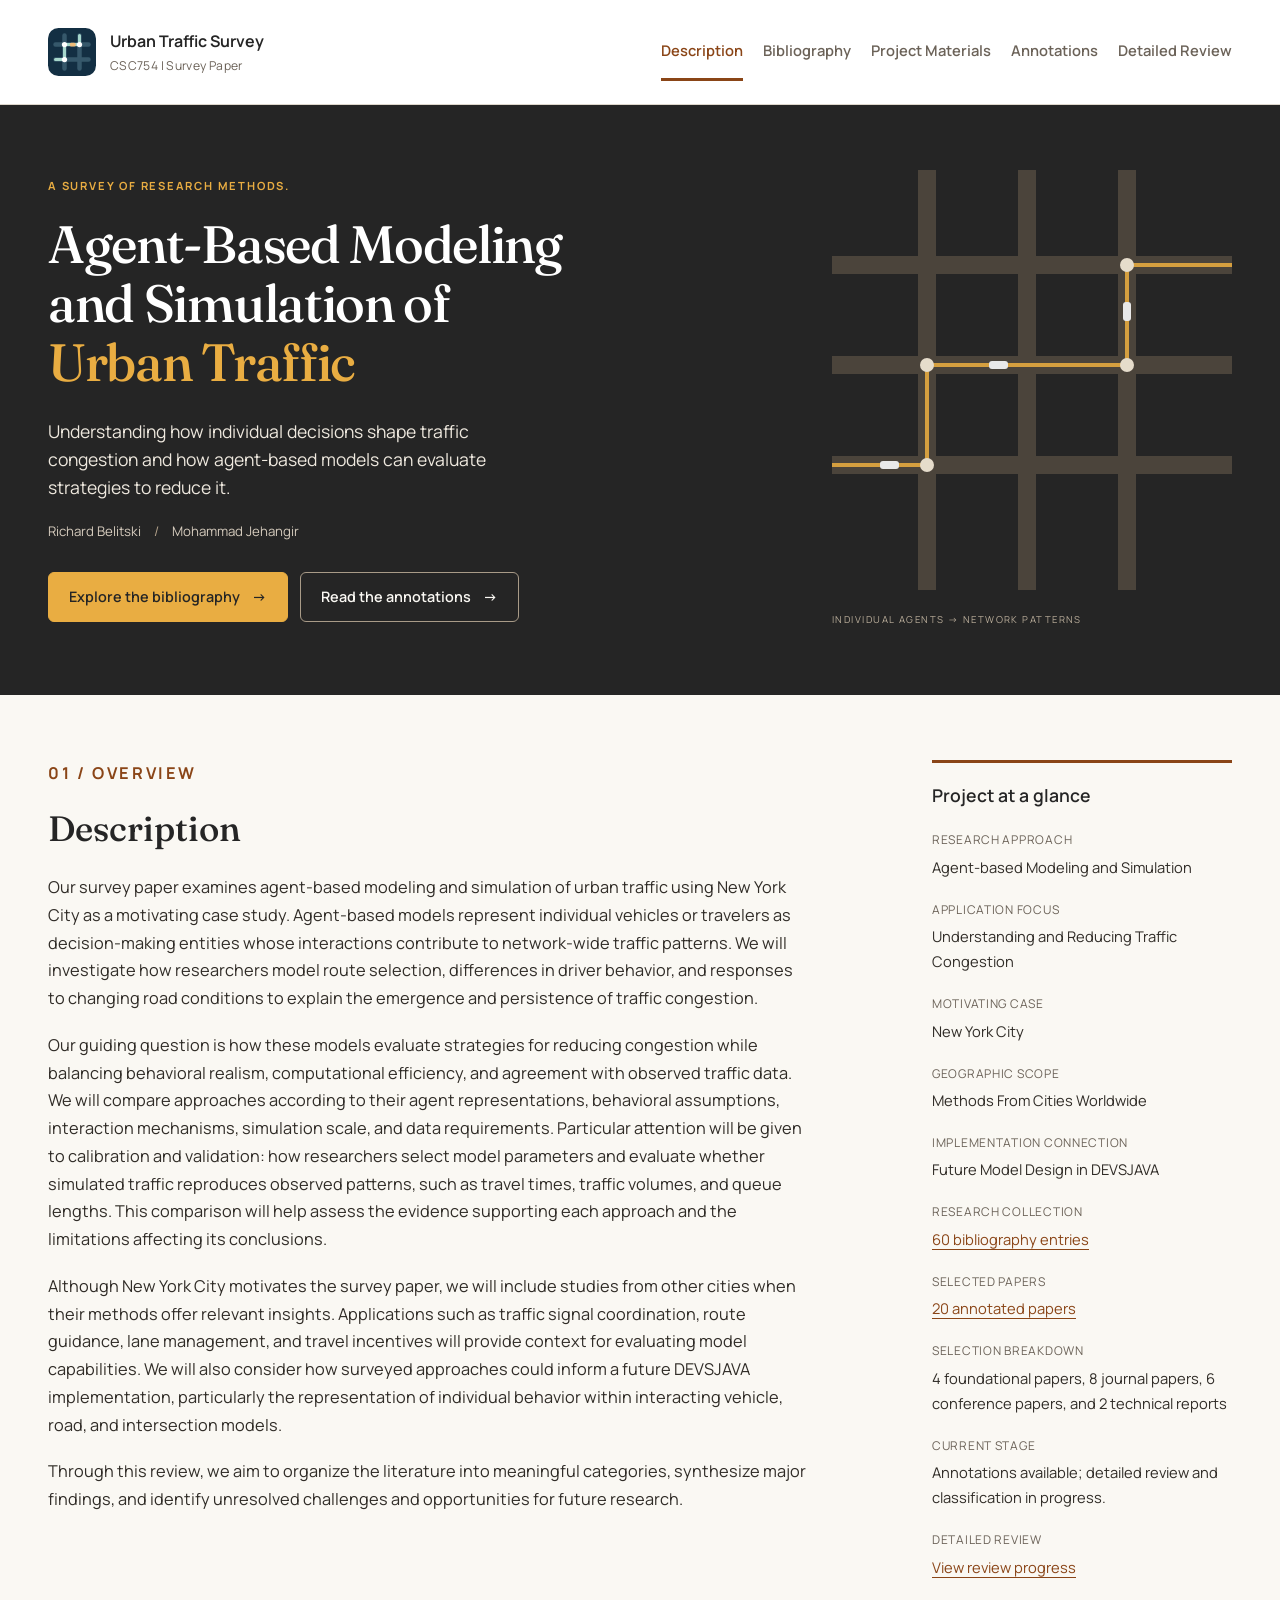
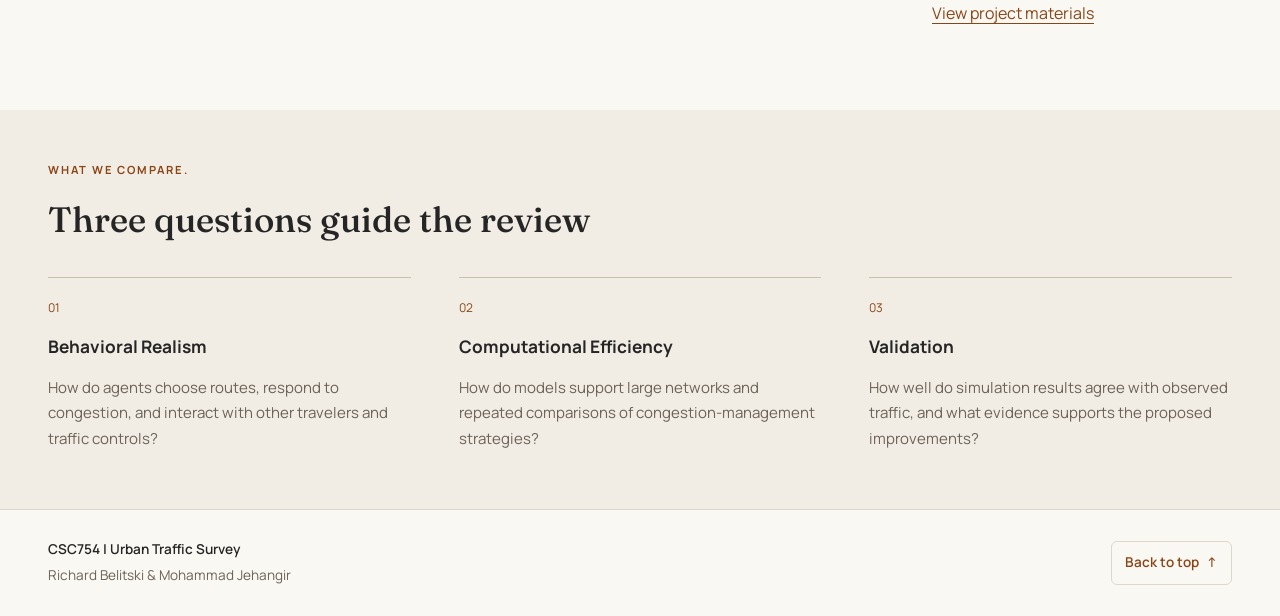
==== index.html @ ee7bb675 "Made revisions to each webpage with decluttering and small addons such as search function for select" ====
<!DOCTYPE html>
<html lang="en">
<head>
    <meta charset="UTF-8">
    <meta name="viewport" content="width=device-width, initial-scale=1.0">
    <meta name="description" content="A CSC754 survey of agent-based urban traffic modeling, congestion management, and simulation methods by Richard Belitski and Mohammad Jehangir.">
    <meta name="theme-color" content="#252525">
    <title>Description | CSC754 Urban Traffic Survey</title>
    <link rel="icon" href="logo.svg" type="image/svg+xml">
    <link rel="preconnect" href="https://fonts.googleapis.com">
    <link rel="preconnect" href="https://fonts.gstatic.com" crossorigin>
    <link href="https://fonts.googleapis.com/css2?family=Fraunces:wght@400;500;600&amp;family=Manrope:wght@400..700&amp;display=swap" rel="stylesheet">
    <link rel="stylesheet" href="styles.css">
    <script src="script.js" defer></script>
</head>
<body id="top">
    <a class="skip-link" href="#main">Skip to content.</a>
    <header class="site-header">
        <div class="shell header-inner">
            <a class="brand" href="index.html" aria-label="Urban Traffic Survey Home">
                <img
                    class="brand-logo"
                    src="logo.svg"
                    alt=""
                    width="48"
                    height="48"
                >
                <span>
                    Urban Traffic Survey
                    <small>CSC754 | Survey Paper</small>
                </span>
            </a>
            <nav aria-label="Main Navigation">
                <a href="index.html" aria-current="page">Description</a>
                <a href="bibliography.html">Bibliography</a>
                <a href="materials.html">Project Materials</a>
                <a href="annotations.html">Annotations</a>
                <a href="review.html">Detailed Review</a>
            </nav>
        </div>
    </header>
    <main id="main" tabindex="-1">
        <section class="hero">
            <div class="shell hero-inner">
                <div class="hero-copy">
                    <p class="eyebrow">A survey of research methods.</p>
                    <h1>
                        Agent-Based Modeling<br>
                        and Simulation of<br>
                        <span>Urban Traffic</span>
                    </h1>
                    <p class="hero-deck">
                        Understanding how individual decisions shape traffic congestion
                        and how agent-based models can evaluate strategies to reduce it.
                    </p>
                    <p class="hero-authors">
                        Richard Belitski
                        <span aria-hidden="true">/</span>
                        Mohammad Jehangir
                    </p>
                    <div class="hero-actions">
                        <a class="button light" href="bibliography.html">
                            Explore the bibliography
                            <span aria-hidden="true">→</span>
                        </a>
                        <a class="button secondary" href="annotations.html">
                            Read the annotations
                            <span aria-hidden="true">→</span>
                        </a>
                    </div>
                </div>
                <div class="network-art" aria-hidden="true">
                    <svg
                        viewBox="0 0 400 420"
                        fill="none"
                        focusable="false"
                    >
                    <g stroke="#50483E" stroke-width="18">
                        <path d="M-40 95H440M-40 195H440M-40 295H440M95 -20V460M195 -20V460M295 -20V460"/>
                    </g>
                    <path
                        d="M-20 295H95V195H295V95H440"
                        stroke="#E9AD42"
                        stroke-width="4"
                    />
                    <g fill="#FAF0DD">
                        <circle cx="95" cy="295" r="7"/>
                        <circle cx="95" cy="195" r="7"/>
                        <circle cx="295" cy="195" r="7"/>
                        <circle cx="295" cy="95" r="7"/>
                    </g>
                    <g fill="#FFFFFF">
                        <rect
                            x="157" y="191"
                            width="19" height="8" rx="3"
                        />
                        <rect
                            x="291" y="132"
                            width="8" height="19" rx="3"
                        />
                        <rect
                            x="48" y="291"
                            width="19" height="8" rx="3"
                        />
                    </g>
                </svg>
                <span>INDIVIDUAL AGENTS → NETWORK PATTERNS</span>
                </div>
            </div>
        </section>
        <div class="shell overview-layout">
            <section class="description" aria-labelledby="description-heading">
                <p class="eyebrow">01 / Overview</p>
                <h2 id="description-heading">Description</h2>
                <p>
                    Our survey paper examines agent-based modeling and simulation
                    of urban traffic using New York City as a motivating case study.
                    Agent-based models represent individual vehicles or travelers
                    as decision-making entities whose interactions contribute to
                    network-wide traffic patterns. We will investigate how
                    researchers model route selection, differences in driver
                    behavior, and responses to changing road conditions to explain
                    the emergence and persistence of traffic congestion.
                </p>
                <p>
                    Our guiding question is how these models evaluate strategies
                    for reducing congestion while balancing behavioral realism,
                    computational efficiency, and agreement with observed traffic
                    data. We will compare approaches according to their agent
                    representations, behavioral assumptions, interaction mechanisms,
                    simulation scale, and data requirements. Particular attention
                    will be given to calibration and validation: how researchers
                    select model parameters and evaluate whether simulated traffic
                    reproduces observed patterns, such as travel times, traffic
                    volumes, and queue lengths. This comparison will help assess
                    the evidence supporting each approach and the limitations
                    affecting its conclusions.
                </p>
                <p>
                    Although New York City motivates the survey paper, we will
                    include studies from other cities when their methods offer
                    relevant insights. Applications such as traffic signal
                    coordination, route guidance, lane management, and travel
                    incentives will provide context for evaluating model
                    capabilities. We will also consider how surveyed approaches
                    could inform a future DEVSJAVA implementation, particularly
                    the representation of individual behavior within interacting
                    vehicle, road, and intersection models.
                </p>
                <p>
                    Through this review, we aim to organize the literature into
                    meaningful categories, synthesize major findings, and identify
                    unresolved challenges and opportunities for future research.
                </p>
            </section>
            <aside class="project-details" aria-labelledby="at-a-glance">
                <h2 id="at-a-glance">Project at a glance</h2>
                <dl>
                    <dt>Research Approach</dt>
                    <dd>Agent-based Modeling and Simulation</dd>
                    <dt>Application Focus</dt>
                    <dd>Understanding and Reducing Traffic Congestion</dd>
                    <dt>Motivating Case</dt>
                    <dd>New York City</dd>
                    <dt>Geographic Scope</dt>
                    <dd>Methods From Cities Worldwide</dd>
                    <dt>Implementation Connection</dt>
                    <dd>Future Model Design in DEVSJAVA</dd>
                    <dt>Research Collection</dt>
                    <dd>
                        <a href="bibliography.html">60 bibliography entries</a>
                    </dd>
                    <dt>Selected Papers</dt>
                    <dd>
                        <a href="annotations.html">20 annotated papers</a>
                    </dd>
                    <dt>Selection Breakdown</dt>
                    <dd>
                        4 foundational papers, 8 journal papers,
                        6 conference papers, and 2 technical reports
                    </dd>
                    <dt>Current Stage</dt>
                    <dd>
                        Annotations available; detailed review and classification
                        in progress.
                    </dd>
                    <dt>Detailed Review</dt>
                    <dd>
                        <a href="review.html">View review progress</a>
                    </dd>
                </dl>
                <p>
                    <a href="materials.html">View project materials</a>
                </p>
            </aside>
        </div>
        <section class="focus-section">
            <div class="shell">
                <p class="eyebrow">What we compare.</p>
                <h2>Three questions guide the review</h2>
                <div class="focus-grid">
                    <article>
                        <span class="index">01</span>
                        <h3>Behavioral Realism</h3>
                        <p>
                            How do agents choose routes, respond to congestion,
                            and interact with other travelers and traffic controls?
                        </p>
                    </article>
                    <article>
                        <span class="index">02</span>
                        <h3>Computational Efficiency</h3>
                        <p>
                            How do models support large networks and repeated
                            comparisons of congestion-management strategies?
                        </p>
                    </article>
                    <article>
                        <span class="index">03</span>
                        <h3>Validation</h3>
                        <p>
                            How well do simulation results agree with observed
                            traffic, and what evidence supports the proposed
                            improvements?
                        </p>
                    </article>
                </div>
            </div>
        </section>
    </main>
    <footer class="site-footer">
        <div class="shell footer-inner">
            <div>
                <strong>CSC754 | Urban Traffic Survey</strong>
                <p>Richard Belitski &amp; Mohammad Jehangir</p>
            </div>
            <a class="back-to-top" href="#top">
                Back to top
                <span aria-hidden="true">↑</span>
            </a>
        </div>
    </footer>
</body>
</html>
---- styles.css ----
/* These color options and basic settings are shared on all webpages. */
:root {
    --navy: #252525;
    --ink: #302c27;
    --muted: #6b6258;
    --teal: #8a4517;
    --line: #ded7cc;
    --paper: #faf8f3;
    --wash: #f2ede4;
    --accent: #e9ad42;
}

* {
    box-sizing: border-box;
}

html {
    scroll-behavior: smooth;
}

body {
    margin: 0;
    color: var(--ink);
    background: var(--paper);
    font-family: "Manrope", Arial, sans-serif;
    font-size: 16px;
    line-height: 1.7;
}

button,
input,
select {
    font: inherit;
}

a {
    color: var(--teal);
    text-underline-offset: 4px;
}

a:hover {
    text-decoration-thickness: 2px;
}

button,
a,
input,
select,
summary {
    -webkit-tap-highlight-color: transparent;
}

a:focus-visible,
button:focus-visible,
input:focus-visible,
select:focus-visible,
summary:focus-visible {
    outline: 3px solid #8a4517;
    outline-offset: 4px;
}

button {
    cursor: pointer;
}

h1,
h2,
h3,
p {
    margin-top: 0;
}

h1,
h2,
h3 {
    color: var(--navy);
    line-height: 1.2;
}

h1,
h2 {
    font-family: "Fraunces", Georgia, serif;
    font-weight: 500;
}

h2 {
    font-size: 2.2rem;
    margin-bottom: 24px;
}

h3 {
    font-size: 1.1rem;
}

p {
    margin-bottom: 1.2rem;
}

[hidden] {
    display: none !important;
}

.shell {
    width: min(1280px, calc(100% - 96px));
    margin-inline: auto;
}

/* This is for accessibility */

.skip-link {
    position: absolute;
    left: 20px;
    top: -100px;
    z-index: 10;
    background: white;
    padding: 12px 20px;
}

.skip-link:focus {
    top: 12px;
}

/* This is for the headers and navigation for all webpages. */

.site-header {
    border-bottom: 1px solid var(--line);
    background: #ffffff;
}

.header-inner {
    min-height: 104px;
    display: flex;
    flex-wrap: wrap;
    align-items: center;
    justify-content: space-between;
    gap: 28px;
}

.brand {
    display: flex;
    align-items: center;
    gap: 14px;
    color: var(--navy);
    font-weight: 650;
    text-decoration: none;
    line-height: 1.3;
    white-space: nowrap;
}

.brand small {
    display: block;
    color: var(--muted);
    font-weight: 400;
    font-size: 0.76rem;
    margin-top: 6px;
    letter-spacing: 0.03em;
}

nav {
    display: flex;
    align-items: stretch;
    gap: 30px;
}

nav a {
    color: var(--muted);
    text-decoration: none;
    font-size: 0.92rem;
    font-weight: 600;
    display: flex;
    align-items: center;
    min-height: 58px;
    border-bottom: 3px solid transparent;
}

nav a:hover {
    color: var(--navy);
    border-bottom-color: #c9a46a;
}

nav a[aria-current="page"] {
    color: var(--teal);
    border-bottom-color: var(--teal);
}

/* This is for the homepage introduction section. */

.hero {
    background: var(--navy);
    color: #ffffff;
    overflow: hidden;
}

.hero-inner {
    display: grid;
    grid-template-columns: 1.65fr 1fr;
    gap: 40px;
    align-items: center;
    padding-top: 65px;
    padding-bottom: 67px;
}

.eyebrow {
    text-transform: uppercase;
    letter-spacing: 0.16em;
    font-size: 0.7rem;
    font-weight: 700;
    color: var(--teal);
    margin-bottom: 20px;
}

.hero .eyebrow {
    color: var(--accent);
}

.hero h1 {
    font-size: clamp(2.2rem, 4.1vw, 3.65rem);
    line-height: 1.12;
    letter-spacing: -0.025em;
    color: white;
    margin-bottom: 25px;
}

.hero h1 span {
    color: var(--accent);
}

.hero-deck {
    color: #eee8de;
    max-width: 470px;
    font-size: 1.1rem;
    line-height: 1.6;
}

.hero-authors {
    font-size: 0.83rem;
    color: #d5cbbd;
    margin-bottom: 29px;
}

.hero-authors span {
    padding: 0 10px;
    color: #b4a38c;
}

.button {
    display: inline-flex;
    gap: 22px;
    align-items: center;
    justify-content: center;
    border: 1px solid transparent;
    border-radius: 4px;
    padding: 12px 20px;
    text-decoration: none;
    font-size: 0.9rem;
    font-weight: 600;
    min-height: 46px;
}

.button.light {
    background: #e9ad42;
    color: var(--navy);
}

.button.light:hover {
    background: #f2c56b;
}

.button.secondary {
    background: #ffffff;
    border-color: #a99b88;
    color: var(--ink);
}

.button.secondary:hover {
    background: var(--wash);
}

.network-art {
    position: relative;
    max-width: 400px;
    justify-self: end;
    width: 100%;
    opacity: 0.9;
}

.network-art svg {
    width: 100%;
    height: auto;
    display: block;
}

.network-art > span {
    display: block;
    font-size: 0.6rem;
    letter-spacing: 0.15em;
    color: #cbbda8;
    margin-top: 22px;
    text-transform: uppercase;
}

/* This is for the description and project details sections. */

.overview-layout {
    display: grid;
    grid-template-columns: minmax(0, 1fr) 300px;
    gap: 92px;
    padding-top: 65px;
    padding-bottom: 64px;
}

.description {
    max-width: 76ch;
}

.description p {
    font-size: 1.02rem;
}

.project-details {
    border-top: 3px solid var(--teal);
    align-self: start;
    padding-top: 22px;
}

.project-details h2 {
    font-family: inherit;
    font-size: 1.1rem;
    font-weight: 600;
}

.project-details dl {
    margin: 0;
}

.project-details dt {
    font-size: 0.71rem;
    color: var(--muted);
    text-transform: uppercase;
    letter-spacing: 0.08em;
    margin-top: 20px;
}

.project-details dd {
    margin: 4px 0 0;
    font-size: 0.92rem;
}

.aside-note {
    font-size: 0.85rem;
    color: var(--muted);
    border-top: 1px solid var(--line);
    margin-top: 25px;
    padding-top: 20px;
}

/* This is for the research questions section. */

.focus-section {
    background: var(--wash);
    padding: 50px 0 58px;
}

.focus-grid {
    display: grid;
    grid-template-columns: repeat(3, 1fr);
    gap: 48px;
    margin-top: 36px;
}

.focus-grid article {
    border-top: 1px solid #cbbfae;
    padding-top: 20px;
}

.index {
    font-size: 0.75rem;
    color: var(--teal);
    display: block;
    margin-bottom: 18px;
}

.focus-grid h3 {
    font-size: 1.08rem;
}

.focus-grid p {
    font-size: 0.94rem;
    color: var(--muted);
    margin-bottom: 0;
}

/* This is for the footer and page headings. */

.site-footer {
    margin-top: 0;
    border-top: 1px solid var(--line);
}

.footer-inner {
    padding-top: 28px;
    padding-bottom: 28px;
    display: flex;
    align-items: center;
    justify-content: space-between;
    gap: 22px;
    font-size: 0.78rem;
    color: var(--muted);
}

.footer-inner strong {
    font-weight: 600;
    color: var(--navy);
}

.footer-inner p {
    margin: 3px 0 0;
}

.page-heading {
    padding-top: 55px;
    padding-bottom: 35px;
}

.page-heading h1 {
    font-size: 3.3rem;
    letter-spacing: -0.03em;
    margin-bottom: 18px;
}

.lead {
    font-size: 1.12rem;
    max-width: 660px;
}

.muted {
    color: var(--muted);
    font-size: 0.92rem;
}

/* This is for the bibliography controls. */

.bibliography-layout {
    display: grid;
    grid-template-columns: minmax(0, 1fr) 260px;
    gap: 70px;
    padding-bottom: 60px;
}

.controls {
    background: var(--wash);
    padding: 24px;
    border: 1px solid var(--line);
    border-radius: 6px;
}

.controls label {
    display: block;
    font-size: 0.76rem;
    font-weight: 600;
    margin-bottom: 7px;
}

.controls input[type="search"],
.controls select {
    width: 100%;
    border: 1px solid #a99b88;
    border-radius: 3px;
    background: white;
    color: var(--ink);
    height: 46px;
    padding: 8px 12px;
    font-size: 0.9rem;
}

.filter-row {
    display: grid;
    grid-template-columns: 1fr 1fr auto;
    align-items: end;
    gap: 16px;
    margin-top: 17px;
}

.results-bar {
    display: flex;
    flex-wrap: wrap;
    justify-content: space-between;
    align-items: center;
    gap: 20px;
    margin: 25px 0 0;
    font-size: 0.82rem;
    color: var(--muted);
    border-bottom: 1px solid var(--line);
    padding-bottom: 14px;
}

.results-bar p {
    margin: 0;
}

.text-button {
    border: 0;
    background: transparent;
    color: var(--teal);
    text-decoration: underline;
    text-underline-offset: 3px;
    padding: 10px 0;
}

.empty-state {
    padding: 28px 0;
}

/* This is for the bibliography entries. */

.bibliography {
    margin: 0;
    padding-left: 30px;
}

.bibliography > li {
    padding: 27px 0 27px 12px;
    border-bottom: 1px solid var(--line);
    scroll-margin-top: 24px;
}

.bibliography > li::marker {
    color: var(--teal);
    font-size: 0.8rem;
    font-weight: 600;
}

.reference p {
    margin-bottom: 8px;
}

/* This is for the paper access links on bibliography and annotation webpages. */
.reference .paper-access,
.paper-annotation .paper-access {
    margin: 0.65rem 0 1rem;
    font-size: 0.9rem;
    line-height: 1.5;
}

.paper-access a {
    font-weight: 600;
    text-underline-offset: 0.2em;
}

.reference-authors {
    font-size: 0.85rem;
    color: var(--muted);
}

.year {
    white-space: nowrap;
    color: var(--navy);
}

.reference-title {
    font-family: inherit;
    font-size: 1.1rem;
    font-weight: 600;
    line-height: 1.5;
    margin: 0 0 9px;
    overflow-wrap: anywhere;
}

.reference-venue {
    font-size: 0.87rem;
}

.publication-link {
    font-size: 0.8rem;
    font-weight: 600;
    display: inline-block;
    min-height: 32px;
    padding-top: 3px;
}

.collection-guide {
    align-self: start;
    border-left: 1px solid var(--line);
    padding-left: 27px;
}

.collection-guide h2 {
    font-size: 1.8rem;
}

.collection-guide p {
    font-size: 0.9rem;
    color: var(--muted);
}

.collection-guide .eyebrow {
    color: var(--teal);
    font-size: 0.67rem;
}

.collection-guide hr {
    border: 0;
    border-top: 1px solid var(--line);
    margin: 26px 0;
}

.collection-guide a {
    font-size: 0.9rem;
}

/* This is for the project materials and expandable sections. */

.materials-layout {
    display: grid;
    grid-template-columns: minmax(0, 1fr) 320px;
    gap: 85px;
    padding-top: 8px;
    padding-bottom: 75px;
}

.materials-layout > section > h2 {
    font-size: 1.7rem;
}

.materials-layout details {
    border-top: 1px solid var(--line);
}

.materials-layout details:last-child {
    border-bottom: 1px solid var(--line);
}

summary {
    padding: 23px 0;
    cursor: pointer;
    position: relative;
    list-style: none;
    display: flex;
    align-items: center;
    gap: 16px;
}

summary::-webkit-details-marker {
    display: none;
}

summary::before {
    content: "+";
    color: var(--teal);
    font-size: 1.3rem;
    width: 16px;
}

details[open] > summary::before {
    content: "−";
}

summary > span:first-of-type {
    font-weight: 600;
    flex: 1;
}

.status {
    font-size: 0.67rem;
    text-transform: uppercase;
    letter-spacing: 0.07em;
    color: #665744;
    border: 1px solid #d7cbb9;
    border-radius: 20px;
    padding: 3px 10px;
}

.details-body {
    padding: 0 0 12px 32px;
    font-size: 0.94rem;
    color: var(--muted);
}

/* This is for the course milestones section. */

.milestones {
    background: var(--wash);
    padding: 28px;
}

.milestones h2 {
    font-family: inherit;
    font-size: 1.1rem;
    font-weight: 600;
}

.milestones ol {
    list-style: none;
    margin: 0;
    padding: 0 0 0 17px;
    border-left: 1px solid #b9a78c;
}

.milestones li {
    margin: 0 0 25px;
    position: relative;
    font-size: 0.84rem;
}

.milestones li::before {
    content: "";
    position: absolute;
    left: -22px;
    top: 8px;
    width: 9px;
    height: 9px;
    border-radius: 50%;
    background: var(--teal);
}

.milestones li:last-child {
    margin-bottom: 0;
}

.milestones time {
    display: block;
    color: var(--teal);
    font-size: 0.72rem;
    font-weight: 600;
    margin-bottom: 3px;
}

.milestones strong {
    display: block;
}

.milestones li > span {
    color: var(--muted);
    display: block;
    margin-top: 4px;
}

/* This is for the main navigation. */
.site-header nav {
    flex-wrap: wrap;
    gap: 0.25rem 1.25rem;
}

/* These are for the selected bibliography papers. */
.controls .selection-filter {
    display: flex;
    align-items: center;
    gap: 0.65rem;
    margin: 1rem 0 0;
    font-size: 0.9rem;
    cursor: pointer;
}

.controls .selection-filter input[type="checkbox"] {
    flex: 0 0 auto;
    width: 1.1rem;
    height: 1.1rem;
    margin: 0;
    padding: 0;
    accent-color: var(--teal);
}

.selection-link {
    display: flex;
    flex-wrap: wrap;
    align-items: center;
    gap: 0.5rem 0.85rem;
}

.selection-badge {
    display: inline-block;
    padding: 0.2rem 0.6rem;
    border: 1px solid var(--line);
    border-radius: 4px;
    background: var(--wash);
    color: var(--ink);
    font-size: 0.8rem;
    font-weight: 600;
}

/* These are for the annotation search and filters. */
.annotation-controls {
    padding: 1.25rem;
    margin-bottom: 1rem;
    border: 1px solid var(--line);
    border-radius: 12px;
    background: var(--wash);
}

.annotation-field {
    display: grid;
    gap: 0.4rem;
    min-width: 0;
}

.annotation-field label {
    color: var(--ink);
    font-size: 0.9rem;
    font-weight: 600;
}

.annotation-field input,
.annotation-field select {
    width: 100%;
    min-width: 0;
    min-height: 44px;
    padding: 0.65rem 0.75rem;
    border: 1px solid #a99b88;
    border-radius: 6px;
    background: #fff;
    color: var(--ink);
    font: inherit;
}

.annotation-filter-row {
    display: flex;
    flex-wrap: wrap;
    align-items: end;
    gap: 0.75rem;
    margin-top: 1rem;
}

.annotation-filter-row .annotation-field {
    flex: 1 1 14rem;
}

.annotation-results {
    display: flex;
    flex-wrap: wrap;
    align-items: center;
    justify-content: space-between;
    gap: 0.75rem;
    margin-bottom: 1.5rem;
}

.annotation-results p {
    margin: 0;
    color: var(--muted);
    font-size: 0.9rem;
}

.utility-button {
    display: inline-flex;
    align-items: center;
    justify-content: center;
    min-height: 44px;
    padding: 0.6rem 0.85rem;
    border: 1px solid var(--line);
    border-radius: 6px;
    background: #fff;
    color: var(--ink);
    font: inherit;
    font-weight: 600;
    cursor: pointer;
}

.utility-button:hover {
    background: var(--wash);
    border-color: var(--teal);
}

/* This highlights a paper reached through a direct link. */
.paper-annotation:target {
    outline: 2px solid var(--teal);
    outline-offset: 4px;
}

/* These are for the project materials. */
.material-list {
    display: grid;
    gap: 1rem;
}

.material-card {
    padding: 1.25rem;
    border: 1px solid var(--line);
    border-radius: 10px;
    background: #fff;
}

.material-heading {
    display: flex;
    flex-wrap: wrap;
    align-items: baseline;
    justify-content: space-between;
    gap: 0.5rem 1rem;
    margin-bottom: 0.75rem;
}

.material-heading h3 {
    margin: 0;
    font-size: 1.15rem;
    line-height: 1.4;
}

.material-heading .status {
    flex-shrink: 0;
}

.material-card > :last-child {
    margin-bottom: 0;
}

.content-updated {
    color: var(--muted);
    font-size: 0.85rem;
}

/* These are for highlighting the next research stage. */
.milestones li.milestone-focus {
    padding: 1rem;
    border: 1px solid var(--teal);
    border-radius: 8px;
    background: var(--paper);
}

.milestones li.milestone-focus::before {
    top: 24px;
}

.milestones li > .milestone-note {
    margin-top: 0.5rem;
    color: var(--teal);
    font-size: 0.8rem;
    font-weight: 600;
}

/* These are for the detailed review introduction. */
.review-intro {
    padding-bottom: 4rem;
}

.review-intro p {
    max-width: 75ch;
}

/* This restores space after the homepage definition list. */
.project-details dl + p {
    margin-top: 1.25rem;
}

/* This is for displaying on large monitors. */

@media (min-width: 1600px) {
    .shell {
        width: min(1360px, calc(100% - 120px));
    }

    .overview-layout {
        grid-template-columns: minmax(0, 1fr) 320px;
        gap: 110px;
    }
}

/* This is for displaying on tablets and smaller desktop screens. */

@media (max-width: 1000px) {
    .shell {
        width: calc(100% - 48px);
    }

    nav {
        gap: 18px;
    }

    .overview-layout {
        gap: 40px;
        grid-template-columns: minmax(0, 1fr) 250px;
    }

    .hero-inner {
        gap: 24px;
    }

    .bibliography-layout {
        grid-template-columns: minmax(0, 1fr) 210px;
        gap: 35px;
    }

    .materials-layout {
        gap: 35px;
        grid-template-columns: minmax(0, 1fr) 280px;
    }
}

/* This is for displaying on mobile devices. */

@media (max-width: 760px) {
    .header-inner {
        display: block;
        padding-top: 20px;
    }

    .brand {
        font-size: 0.98rem;
    }

    nav {
        gap: 12px;
        margin-top: 12px;
    }

    nav a {
        flex: 1;
        justify-content: center;
        text-align: center;
        font-size: 0.8rem;
        white-space: normal;
        line-height: 1.4;
        min-height: 54px;
    }

    .hero-inner {
        grid-template-columns: 1fr;
        padding-top: 42px;
        padding-bottom: 42px;
    }

    .hero h1 {
        font-size: 2.15rem;
    }

    .hero-deck {
        font-size: 1rem;
    }

    .network-art {
        display: none;
    }

    .hero-authors {
        font-size: 0.78rem;
    }

    .hero-authors span {
        padding: 0 4px;
    }

    .overview-layout {
        grid-template-columns: 1fr;
        gap: 30px;
        padding-top: 40px;
        padding-bottom: 40px;
    }

    .description p {
        font-size: 1rem;
    }

    .project-details dl {
        display: grid;
        grid-template-columns: 1fr 1fr;
        column-gap: 20px;
    }

    .project-details dt {
        grid-column: 1;
        margin-top: 12px;
    }

    .project-details dd {
        grid-column: 2;
        margin-top: 12px;
    }

    .project-details h2 {
        margin-bottom: 10px;
    }

    .focus-grid {
        grid-template-columns: 1fr;
        gap: 25px;
    }

    .focus-section {
        padding: 38px 0;
    }

    .focus-section h2 {
        font-size: 1.8rem;
    }

    .focus-grid .index {
        margin-bottom: 10px;
    }

    .focus-grid h3 {
        margin-bottom: 10px;
    }

    .page-heading {
        padding-top: 36px;
        padding-bottom: 20px;
    }

    .page-heading h1 {
        font-size: 2.5rem;
    }

    .bibliography-layout,
    .materials-layout {
        grid-template-columns: 1fr;
        gap: 35px;
    }

    .collection-guide {
        border-left: 0;
        border-top: 1px solid var(--line);
        padding: 25px 0 0;
    }

    .collection-guide h2 br {
        display: none;
    }

    .controls {
        padding: 18px;
    }

    .filter-row {
        grid-template-columns: 1fr 1fr;
        gap: 12px;
    }

    .filter-row button {
        grid-column: 1 / -1;
        justify-self: start;
        padding: 8px 18px;
    }

    .reference-title {
        font-size: 1rem;
    }

    .reference-authors,
    .reference-venue {
        font-size: 0.83rem;
    }

    .bibliography {
        padding-left: 24px;
    }

    .bibliography > li {
        padding-left: 5px;
    }

    .footer-inner {
        align-items: flex-start;
        font-size: 0.72rem;
    }

    .materials-layout {
        padding-bottom: 40px;
    }

    .milestones {
        padding: 24px;
    }

    .site-header nav {
        gap: 0.25rem 0.75rem;
    }

    .site-header nav a {
        flex: 1 1 8rem;
    }
}

@media (max-width: 370px) {
    .shell {
        width: calc(100% - 32px);
    }

    nav {
        gap: 8px;
    }

    nav a {
        font-size: 0.76rem;
    }

    .hero h1 {
        font-size: 1.95rem;
    }

    .hero-authors span {
        display: none;
    }

    .hero-authors {
        max-width: 200px;
    }

    .project-details dl {
        display: block;
    }

    .project-details dd {
        margin-top: 2px;
    }

    .project-details dt {
        margin-top: 15px;
    }
}

/* This is for a reduced motion preference option. */

@media (prefers-reduced-motion: reduce) {
    html {
        scroll-behavior: auto;
    }
}

/* Logo */
.brand-logo {
    display: block;
    width: 48px;
    height: 48px;
    flex-shrink: 0;
}

/* Homepage buttons */
.hero-actions {
    display: flex;
    flex-wrap: wrap;
    gap: 0.75rem;
}

.hero .button {
    border-radius: 6px;
    gap: 0.75rem;
}

.hero .button.light {
    background: var(--accent);
    border-color: var(--accent);
    color: var(--navy);
}

.hero .button.light:hover {
    background: #f2c56b;
    border-color: #f2c56b;
}

.hero .button.secondary {
    background: transparent;
    border-color: #a99b88;
    color: #faf8f3;
}

.hero .button.secondary:hover {
    background: #3b352e;
    border-color: var(--accent);
}

/* Supporting text */
.project-details dt {
    font-size: 0.75rem;
    letter-spacing: 0.06em;
}

.footer-inner {
    flex-wrap: wrap;
    font-size: 0.85rem;
}

/* Footer navigation */
.back-to-top {
    display: inline-flex;
    align-items: center;
    justify-content: center;
    gap: 0.5rem;
    min-height: 44px;
    padding: 0.5rem 0.85rem;
    border: 1px solid var(--line);
    border-radius: 6px;
    color: var(--teal);
    font-size: 0.85rem;
    font-weight: 600;
    text-decoration: none;
}

.back-to-top:hover {
    background: var(--wash);
    border-color: var(--teal);
}

/* Smaller logo on mobile */
@media (max-width: 760px) {
    .brand-logo {
        width: 42px;
        height: 42px;
    }
}

/* This is for printing purposes. */

@media print {
    body {
        font-size: 11pt;
        color: #000000;
        background: #ffffff;
    }

    .shell {
        width: 100%;
        max-width: none;
    }

    .site-header,
    .site-footer,
    .controls,
    .collection-guide,
    .text-button,
    .network-art,
    .skip-link,
    .button,
    .utility-button,
    .annotation-controls,
    .annotation-navigation,
    .selection-link {
        display: none !important;
    }

    .page-heading {
        padding: 0;
    }

    .page-heading h1 {
        font-size: 26pt;
    }

    .bibliography-layout,
    .overview-layout,
    .materials-layout {
        display: block;
    }

    .reference {
        break-inside: avoid;
    }

    .reference-title {
        font-size: 11pt;
    }

    .bibliography > li {
        padding: 12px 0 12px 6px;
    }

    .publication-link::after {
        content: " (" attr(href) ")";
        font-weight: 400;
        overflow-wrap: anywhere;
    }

    .hero {
        background: #ffffff;
        color: #000000;
        padding: 0;
    }

    .hero * {
        color: #000000 !important;
    }

    .hero-inner {
        display: block;
        padding: 0;
    }

    .hero h1 {
        font-size: 28pt;
    }

    .focus-grid {
        display: block;
    }

    details .details-body {
        display: block !important;
    }

    .results-bar {
        margin-top: 10px;
    }

    .annotation-layout {
        display: block;
    }

    .annotation-main,
    .bibliography-main {
        width: 100%;
        max-width: none;
    }

    .paper-annotation {
        padding: 0;
        border: 0;
        border-radius: 0;
        box-shadow: none;
        background: #fff;
    }

    .paper-annotation:target {
        outline: none;
    }

    .paper-annotation h3 {
        break-after: avoid;
    }

    .paper-annotation p {
        orphans: 3;
        widows: 3;
    }

    .material-card {
        break-inside: avoid;
        background: #fff;
    }
}
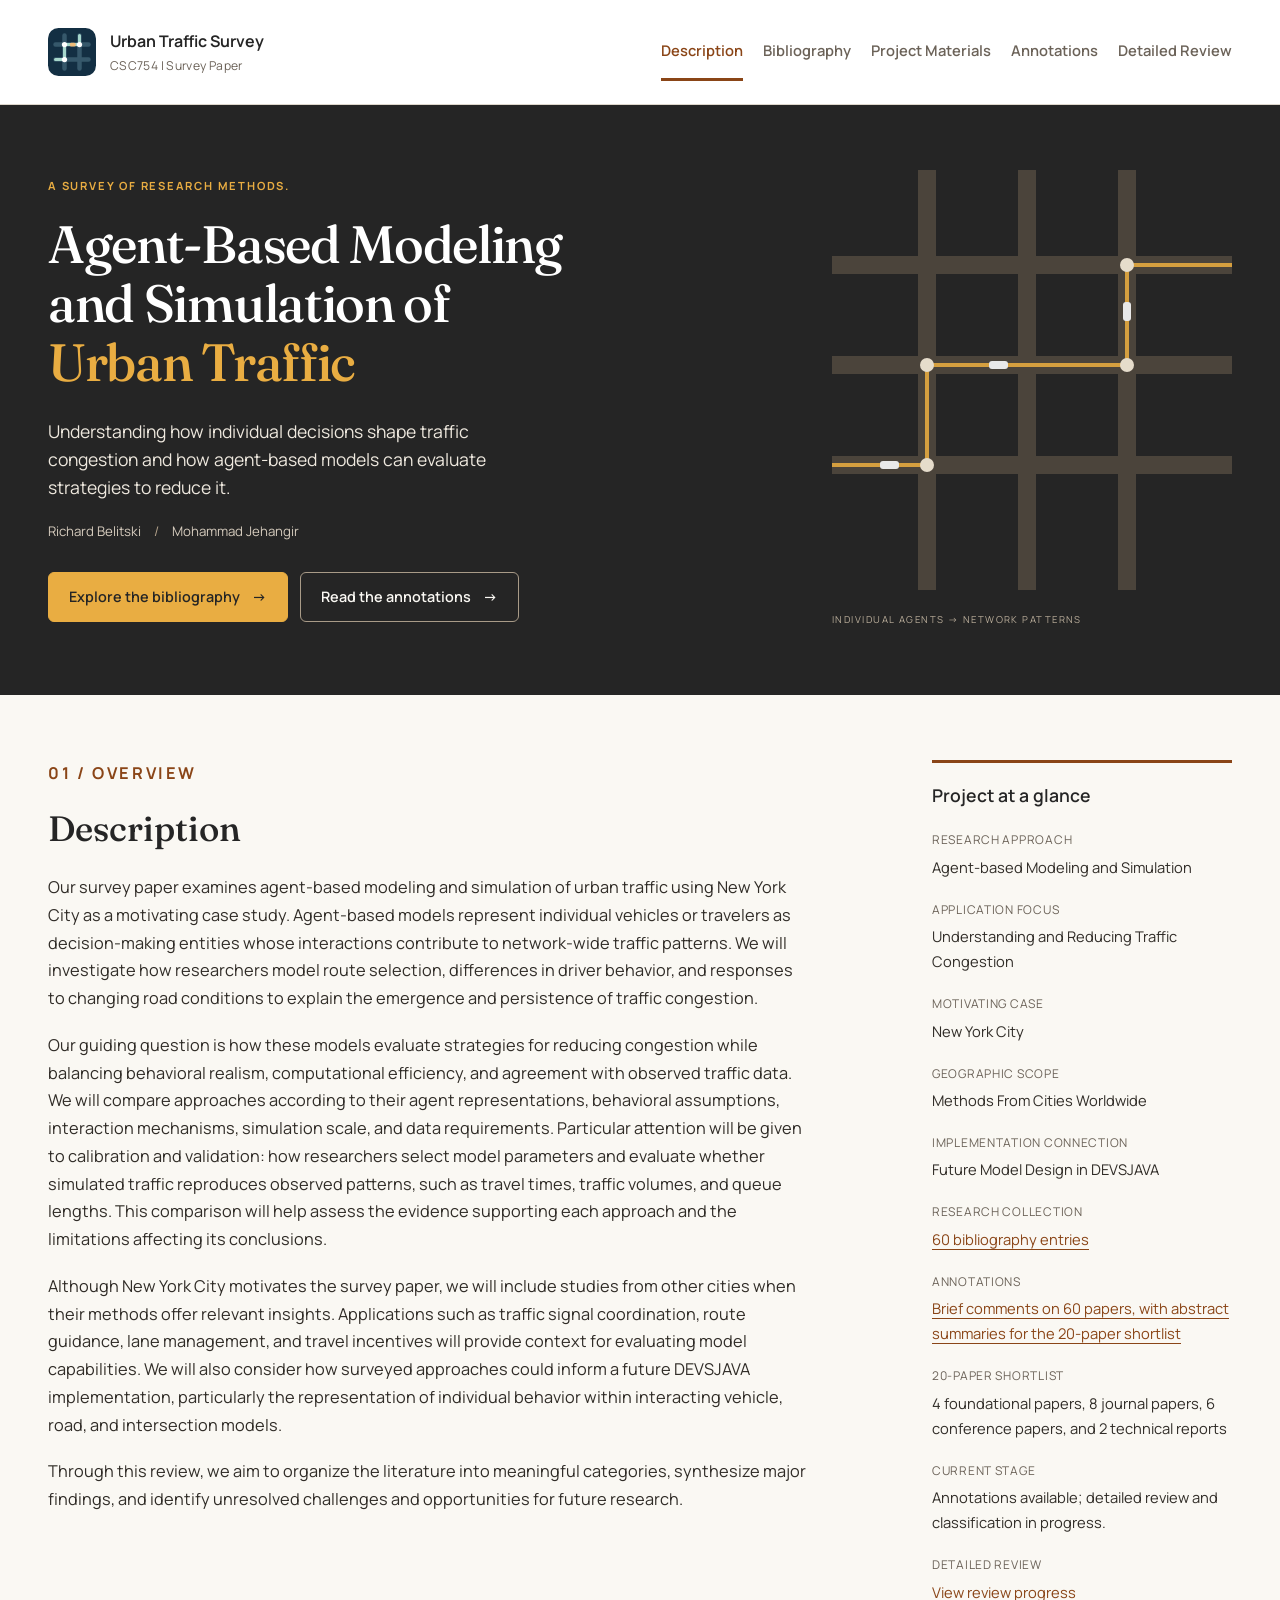
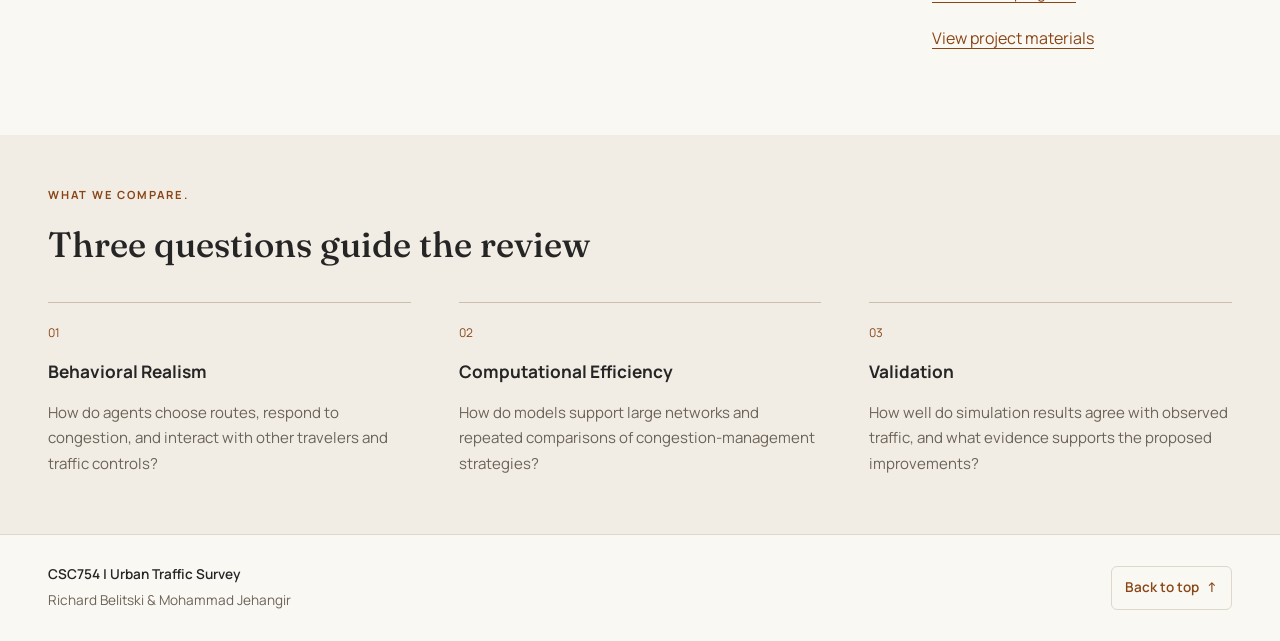
==== commit df998736: "Added in the next 2 detailed reviews, the rest of the brief comments for the bibliography papers tha" ====
--- a/index.html
+++ b/index.html
@@ -170,11 +170,15 @@
                     <dd>
                         <a href="bibliography.html">60 bibliography entries</a>
                     </dd>
-                    <dt>Selected Papers</dt>
-                    <dd>
-                        <a href="annotations.html">20 annotated papers</a>
-                    </dd>
-                    <dt>Selection Breakdown</dt>
+                    <dt>Annotations</dt>
+                    <dd>
+                        <a href="annotations.html">
+                            Brief comments on 60 papers, with abstract summaries
+                            for the 20-paper shortlist
+                        </a>
+                    </dd>
+
+                    <dt>20-Paper Shortlist</dt>
                     <dd>
                         4 foundational papers, 8 journal papers,
                         6 conference papers, and 2 technical reports
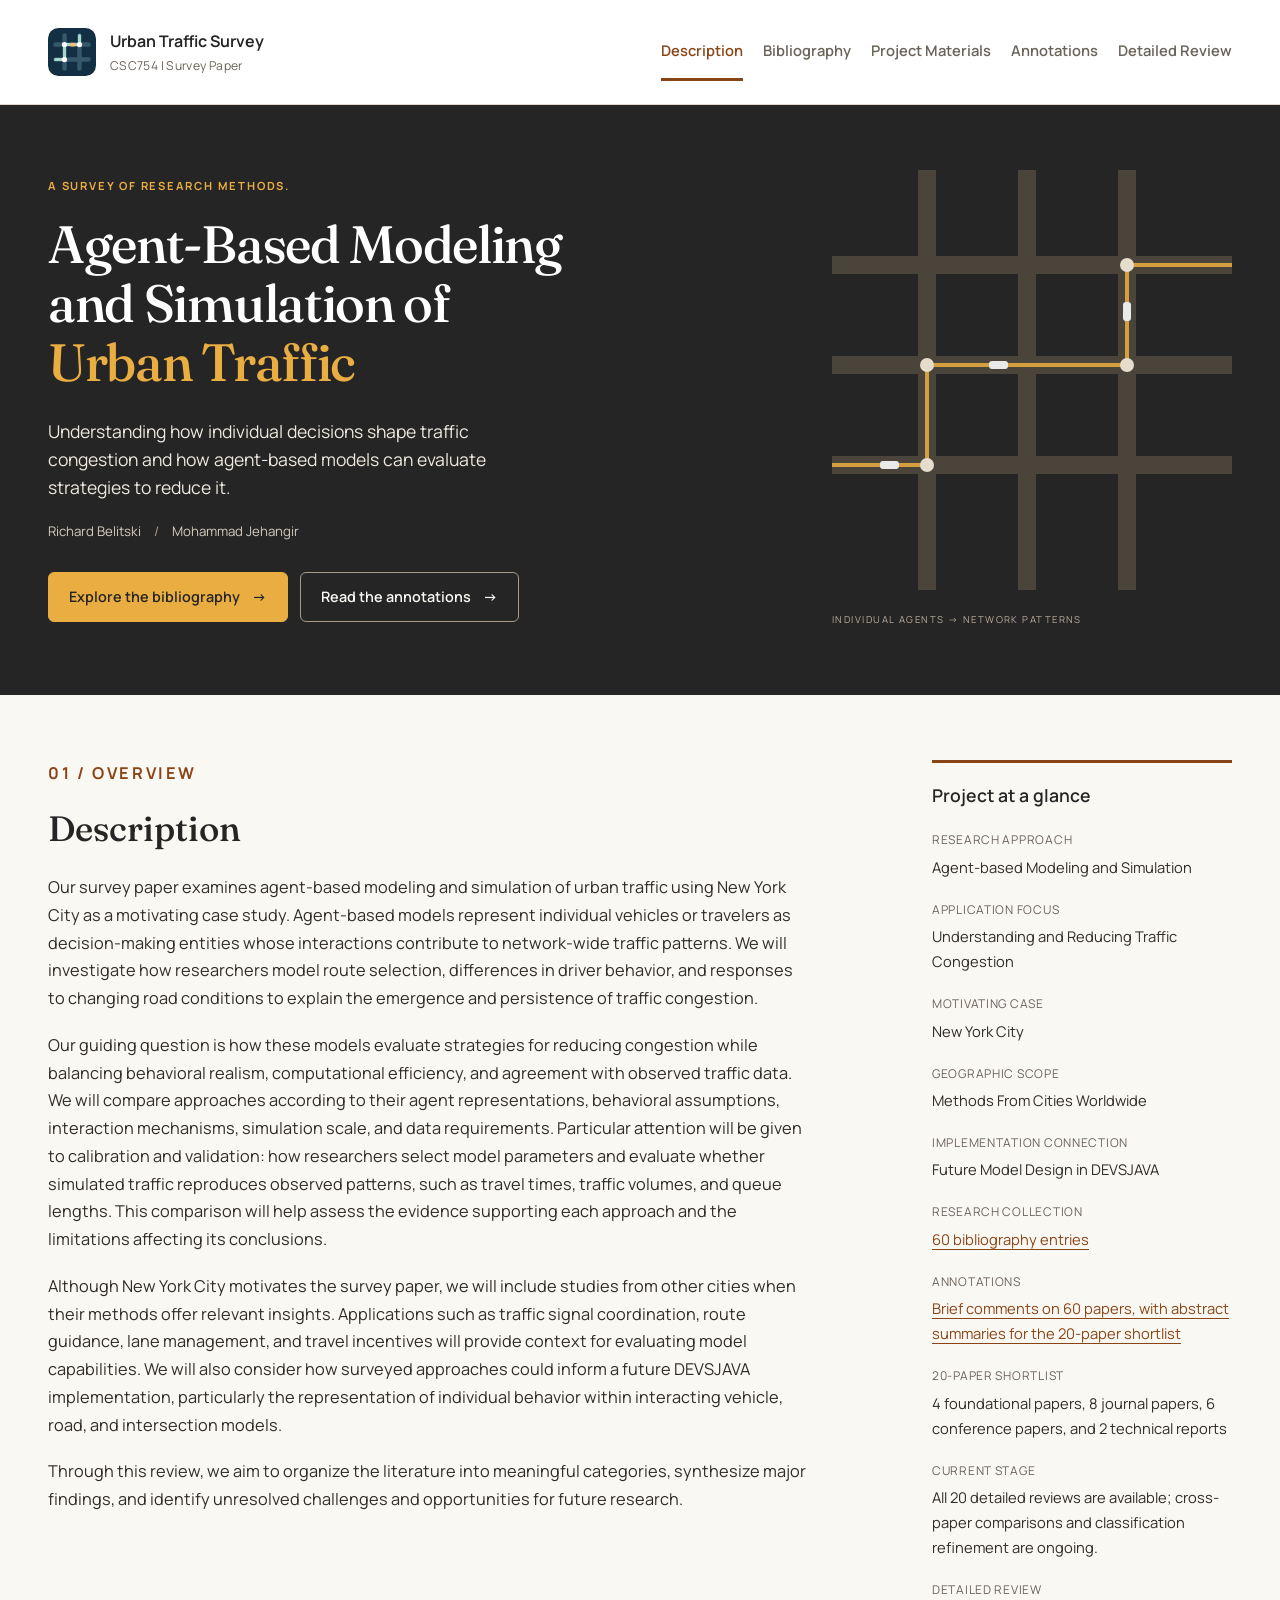
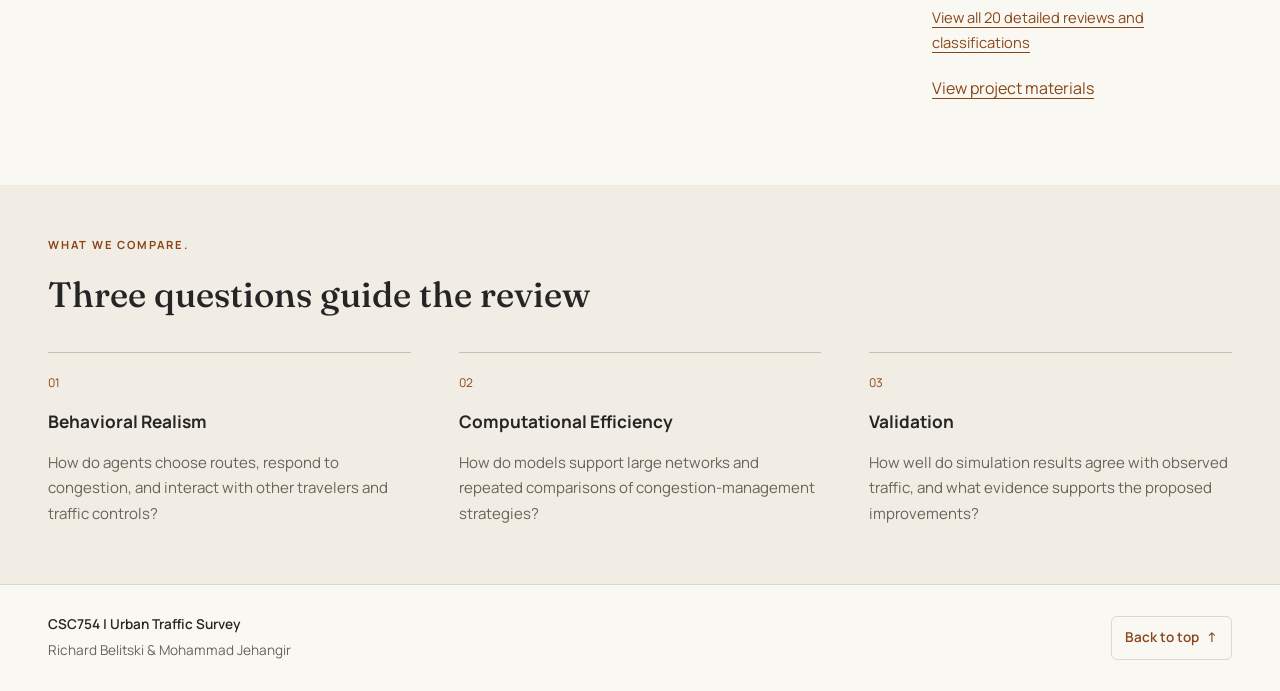
==== commit 7ed07647: "Added in the last 6 detailed reviews for papers 15-20, progress update, and minor edits" ====
--- a/index.html
+++ b/index.html
@@ -177,7 +177,6 @@
                             for the 20-paper shortlist
                         </a>
                     </dd>
-
                     <dt>20-Paper Shortlist</dt>
                     <dd>
                         4 foundational papers, 8 journal papers,
@@ -185,12 +184,14 @@
                     </dd>
                     <dt>Current Stage</dt>
                     <dd>
-                        Annotations available; detailed review and classification
-                        in progress.
+                        All 20 detailed reviews are available; cross-paper
+                        comparisons and classification refinement are ongoing.
                     </dd>
                     <dt>Detailed Review</dt>
                     <dd>
-                        <a href="review.html">View review progress</a>
+                        <a href="review.html">
+                            View all 20 detailed reviews and classifications
+                        </a>
                     </dd>
                 </dl>
                 <p>
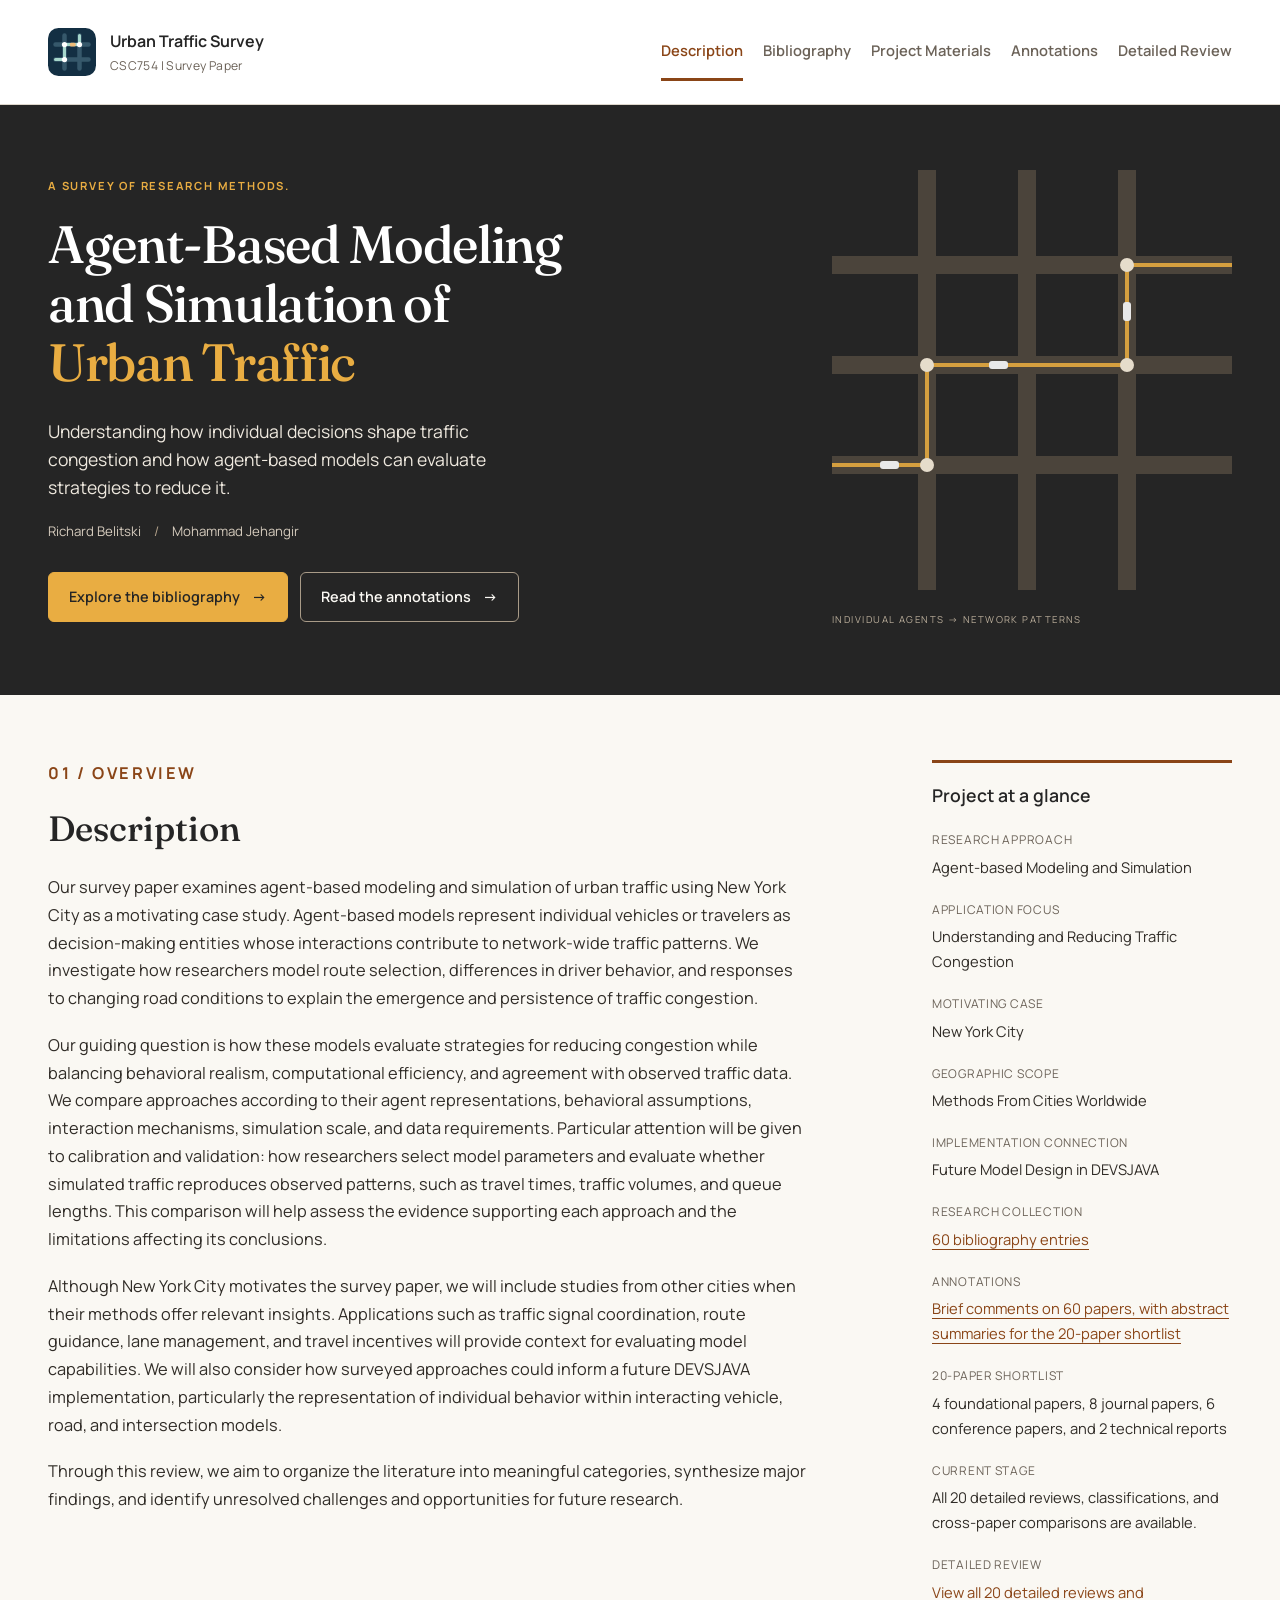
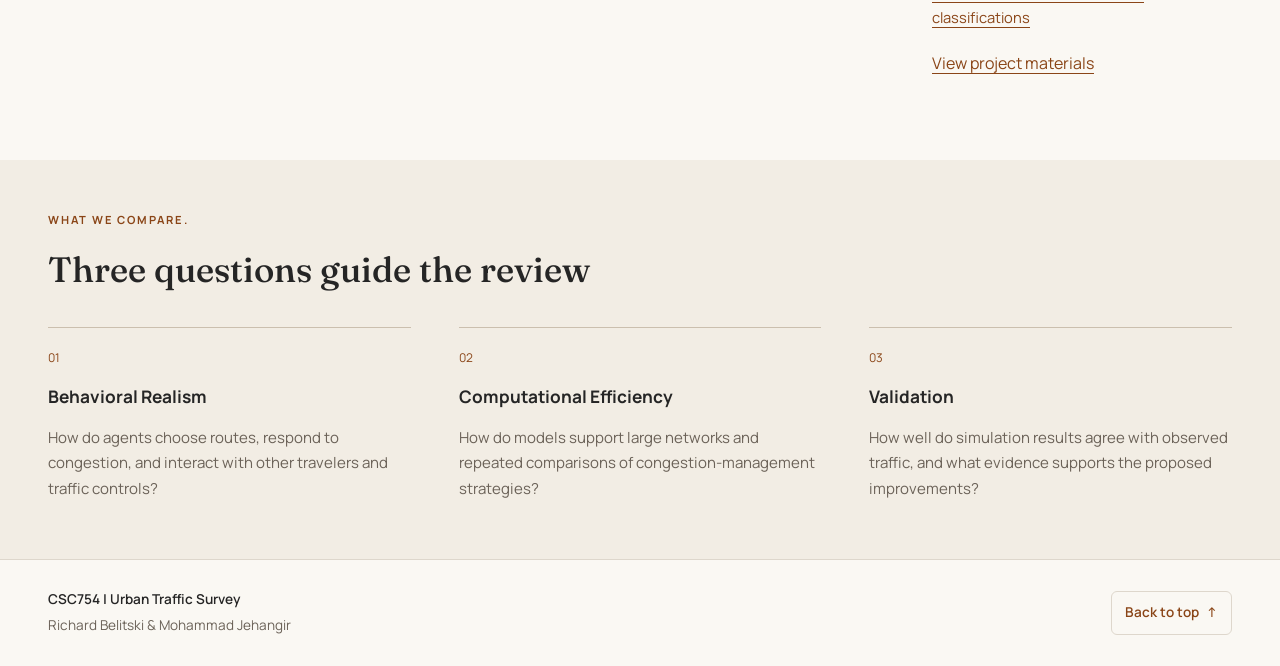
==== commit e04f257c: "Added in cross-paper findings section, refined various things on review.html, and minor edits on oth" ====
--- a/index.html
+++ b/index.html
@@ -117,7 +117,7 @@
                     of urban traffic using New York City as a motivating case study.
                     Agent-based models represent individual vehicles or travelers
                     as decision-making entities whose interactions contribute to
-                    network-wide traffic patterns. We will investigate how
+                    network-wide traffic patterns. We investigate how
                     researchers model route selection, differences in driver
                     behavior, and responses to changing road conditions to explain
                     the emergence and persistence of traffic congestion.
@@ -126,7 +126,7 @@
                     Our guiding question is how these models evaluate strategies
                     for reducing congestion while balancing behavioral realism,
                     computational efficiency, and agreement with observed traffic
-                    data. We will compare approaches according to their agent
+                    data. We compare approaches according to their agent
                     representations, behavioral assumptions, interaction mechanisms,
                     simulation scale, and data requirements. Particular attention
                     will be given to calibration and validation: how researchers
@@ -184,8 +184,8 @@
                     </dd>
                     <dt>Current Stage</dt>
                     <dd>
-                        All 20 detailed reviews are available; cross-paper
-                        comparisons and classification refinement are ongoing.
+                        All 20 detailed reviews, classifications, and cross-paper
+                        comparisons are available.
                     </dd>
                     <dt>Detailed Review</dt>
                     <dd>
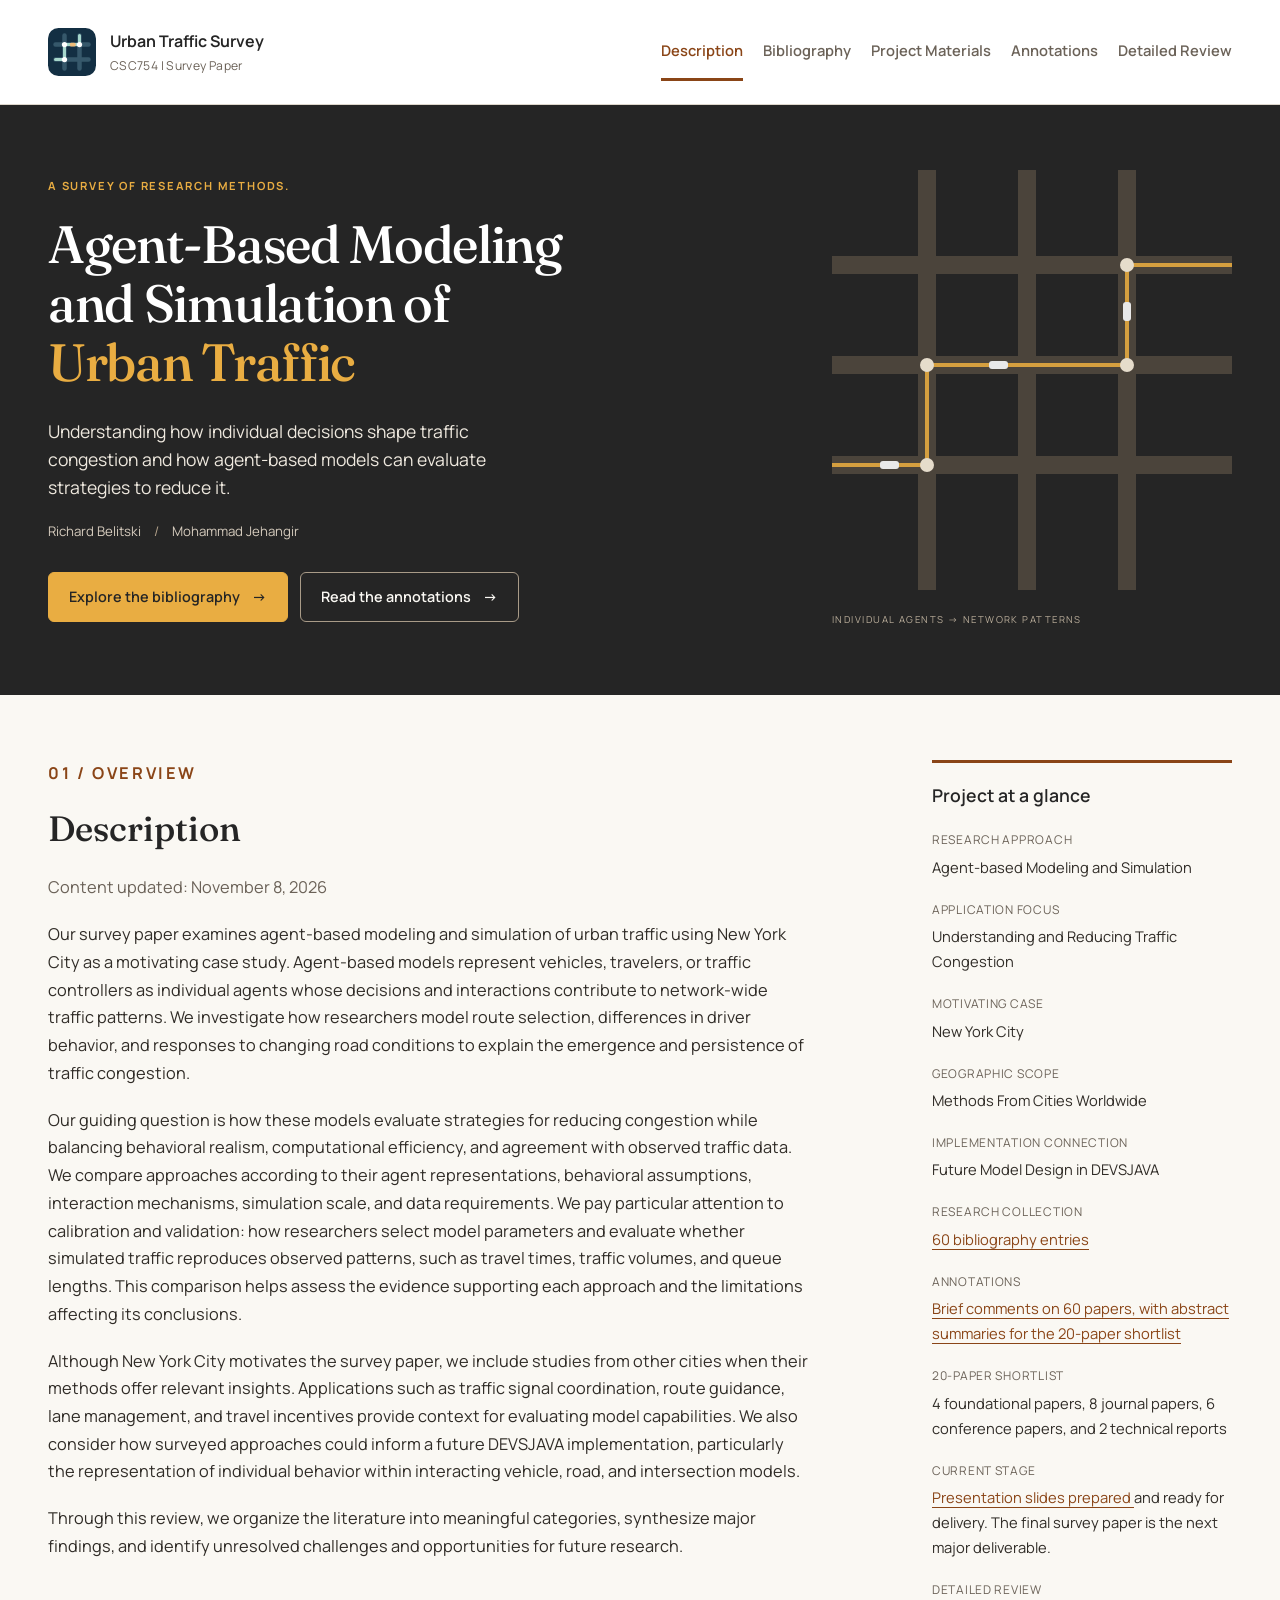
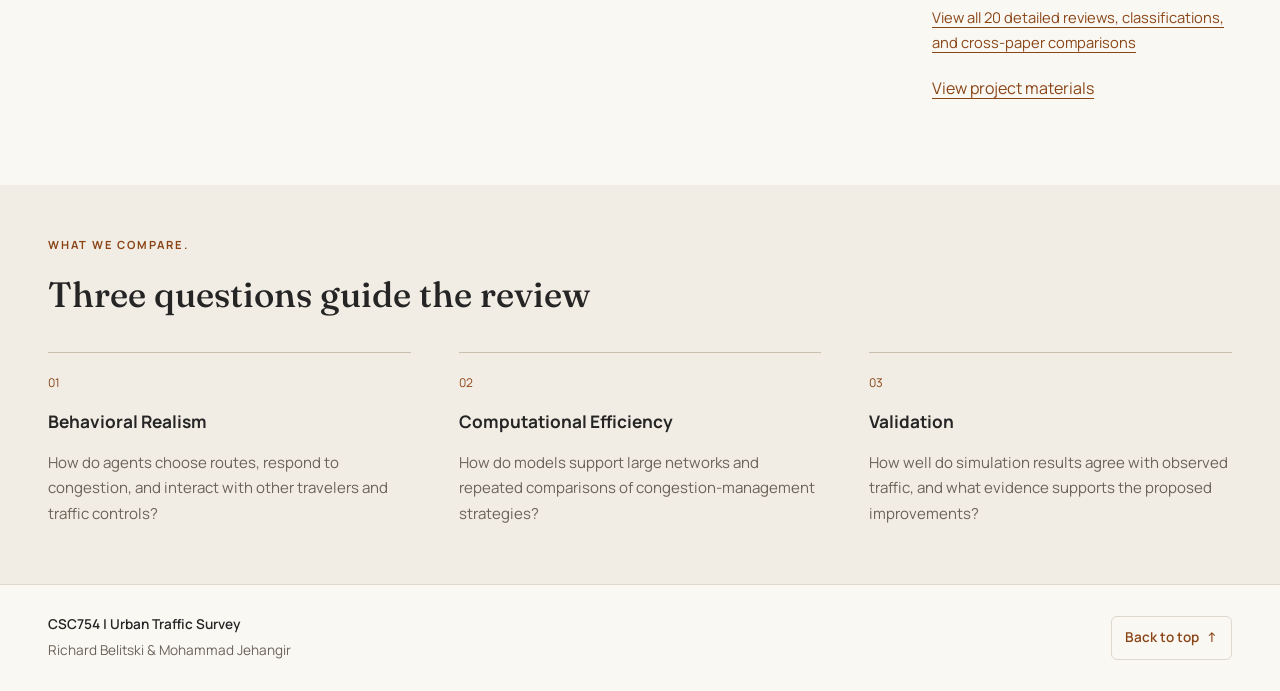
==== commit 829075ca: "Added in two new webpages named presentation.html and paper.html that are accessible through the pro" ====
--- a/index.html
+++ b/index.html
@@ -112,43 +112,52 @@
             <section class="description" aria-labelledby="description-heading">
                 <p class="eyebrow">01 / Overview</p>
                 <h2 id="description-heading">Description</h2>
+
+                <p class="content-updated">
+                    Content updated:
+                    <time datetime="2026-11-08">November 8, 2026</time>
+                </p>
+
                 <p>
                     Our survey paper examines agent-based modeling and simulation
                     of urban traffic using New York City as a motivating case study.
-                    Agent-based models represent individual vehicles or travelers
-                    as decision-making entities whose interactions contribute to
-                    network-wide traffic patterns. We investigate how
+                    Agent-based models represent vehicles, travelers, or traffic
+                    controllers as individual agents whose decisions and interactions 
+                    contribute to network-wide traffic patterns. We investigate how
                     researchers model route selection, differences in driver
                     behavior, and responses to changing road conditions to explain
                     the emergence and persistence of traffic congestion.
                 </p>
+
                 <p>
                     Our guiding question is how these models evaluate strategies
                     for reducing congestion while balancing behavioral realism,
                     computational efficiency, and agreement with observed traffic
                     data. We compare approaches according to their agent
                     representations, behavioral assumptions, interaction mechanisms,
-                    simulation scale, and data requirements. Particular attention
-                    will be given to calibration and validation: how researchers
+                    simulation scale, and data requirements. We pay particular
+                    attention to calibration and validation: how researchers
                     select model parameters and evaluate whether simulated traffic
                     reproduces observed patterns, such as travel times, traffic
-                    volumes, and queue lengths. This comparison will help assess
+                    volumes, and queue lengths. This comparison helps assess
                     the evidence supporting each approach and the limitations
                     affecting its conclusions.
                 </p>
-                <p>
-                    Although New York City motivates the survey paper, we will
+
+                <p>
+                    Although New York City motivates the survey paper, we
                     include studies from other cities when their methods offer
                     relevant insights. Applications such as traffic signal
                     coordination, route guidance, lane management, and travel
-                    incentives will provide context for evaluating model
-                    capabilities. We will also consider how surveyed approaches
+                    incentives provide context for evaluating model
+                    capabilities. We also consider how surveyed approaches
                     could inform a future DEVSJAVA implementation, particularly
                     the representation of individual behavior within interacting
                     vehicle, road, and intersection models.
                 </p>
-                <p>
-                    Through this review, we aim to organize the literature into
+
+                <p>
+                    Through this review, we organize the literature into
                     meaningful categories, synthesize major findings, and identify
                     unresolved challenges and opportunities for future research.
                 </p>
@@ -184,13 +193,18 @@
                     </dd>
                     <dt>Current Stage</dt>
                     <dd>
-                        All 20 detailed reviews, classifications, and cross-paper
-                        comparisons are available.
-                    </dd>
+                        <a href="presentation.html">
+                            Presentation slides prepared
+                        </a>
+                        and ready for delivery. The final survey paper
+                        is the next major deliverable.
+                    </dd>
+
                     <dt>Detailed Review</dt>
                     <dd>
                         <a href="review.html">
-                            View all 20 detailed reviews and classifications
+                            View all 20 detailed reviews, classifications,
+                            and cross-paper comparisons
                         </a>
                     </dd>
                 </dl>
--- a/styles.css
+++ b/styles.css
@@ -937,6 +937,55 @@
 /* This restores space after the homepage definition list. */
 .project-details dl + p {
     margin-top: 1.25rem;
+}
+
+/* Presentation and final-paper pages */
+.deliverable-content {
+    padding-bottom: 4rem;
+}
+
+.deliverable-content > section + section {
+    margin-top: 2.5rem;
+}
+
+.deliverable-summary {
+    max-width: 78ch;
+}
+
+.deliverable-summary li + li {
+    margin-top: 0.5rem;
+}
+
+.deliverable-meta,
+.deliverable-actions {
+    display: flex;
+    flex-wrap: wrap;
+    align-items: center;
+    gap: 0.75rem 1rem;
+}
+
+.deliverable-meta .content-updated {
+    margin: 0;
+}
+
+.deliverable-actions {
+    margin-bottom: 1rem;
+}
+
+.deliverable-actions .utility-button {
+    text-align: center;
+    text-decoration: none;
+}
+
+.document-preview {
+    display: block;
+    width: 100%;
+    height: 75vh;
+    min-height: 26rem;
+    max-height: 56rem;
+    border: 1px solid var(--line);
+    border-radius: 8px;
+    background: #fff;
 }
 
 /* This is for displaying on large monitors. */
@@ -1295,8 +1344,13 @@
     }
 }
 
+/* Make keyboard focus visible against the dark homepage background. */
+.hero a:focus-visible,
+.hero button:focus-visible {
+    outline-color: var(--accent);
+}
+
 /* This is for printing purposes. */
-
 @media print {
     body {
         font-size: 11pt;
@@ -1422,4 +1476,13 @@
         break-inside: avoid;
         background: #fff;
     }
+
+    .document-preview,
+    .deliverable-actions {
+        display: none !important;
+    }
+
+    .deliverable-summary {
+        max-width: none;
+    }
 }
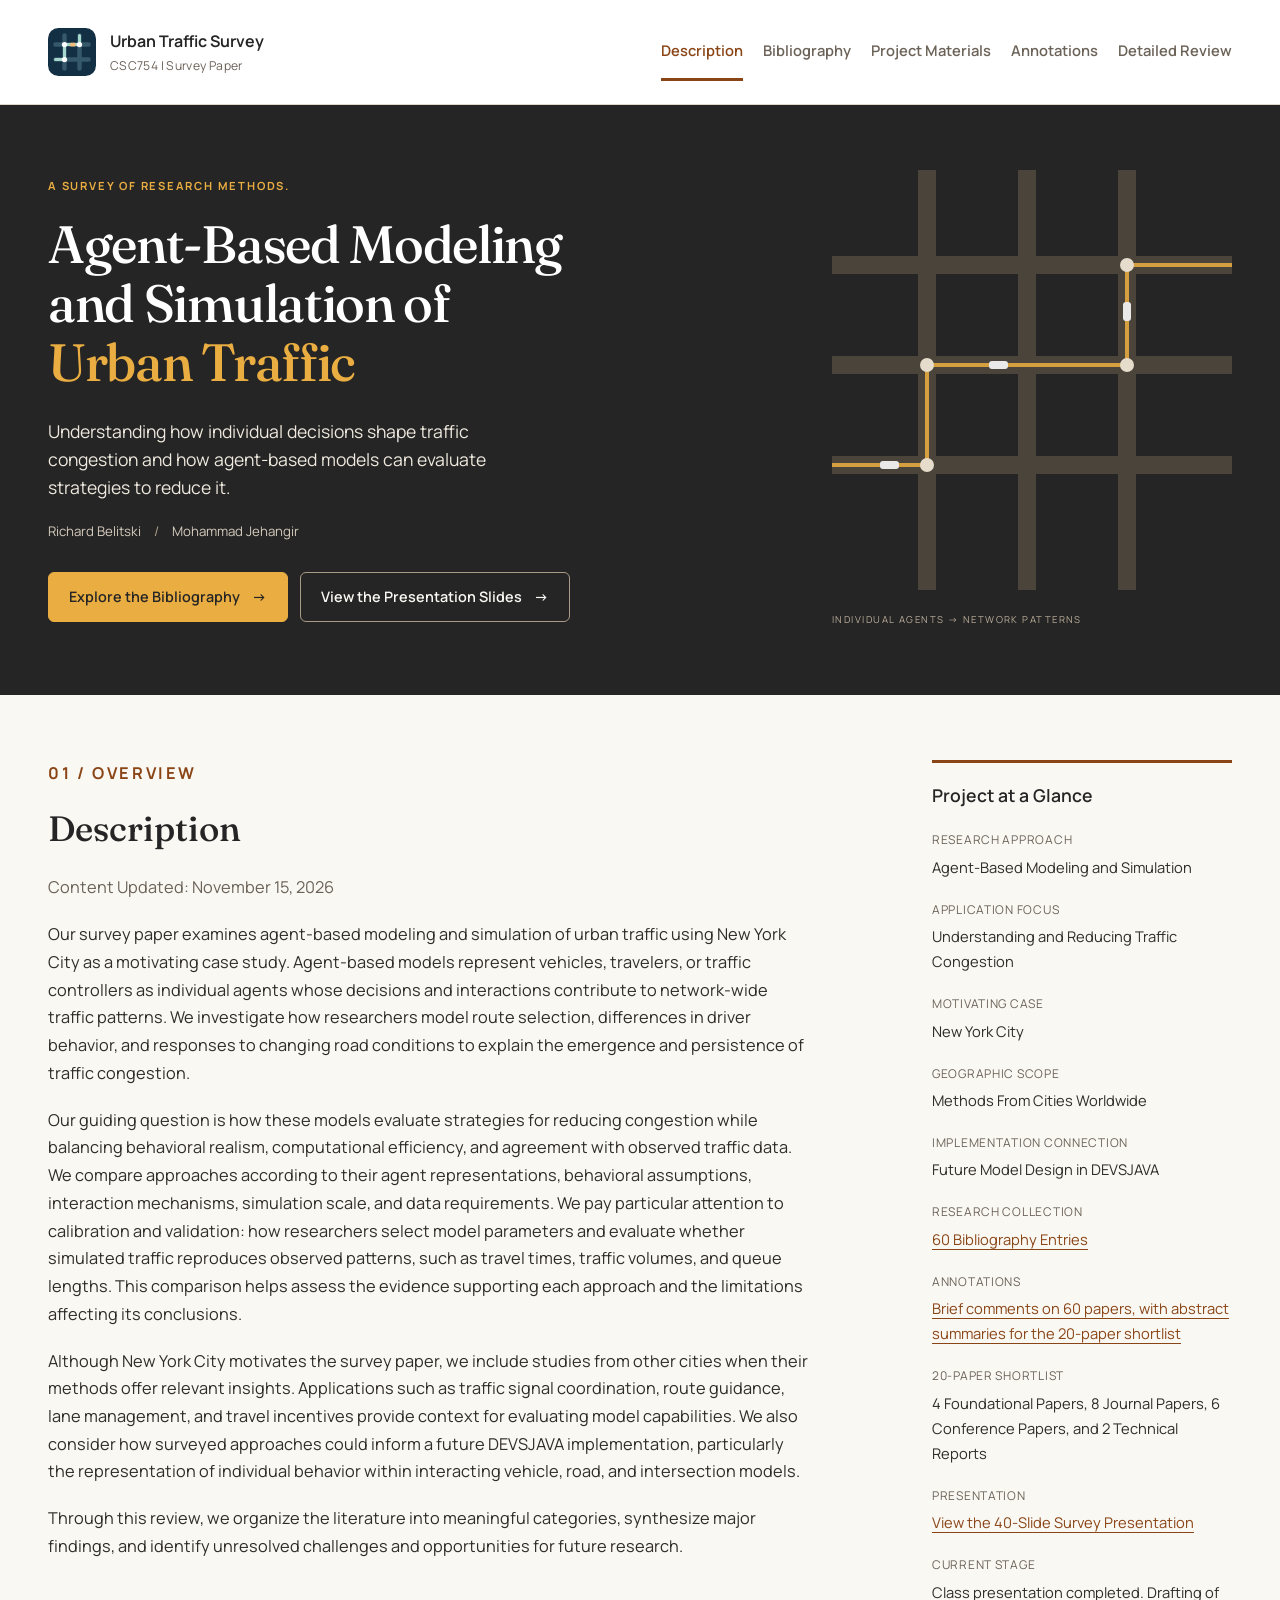
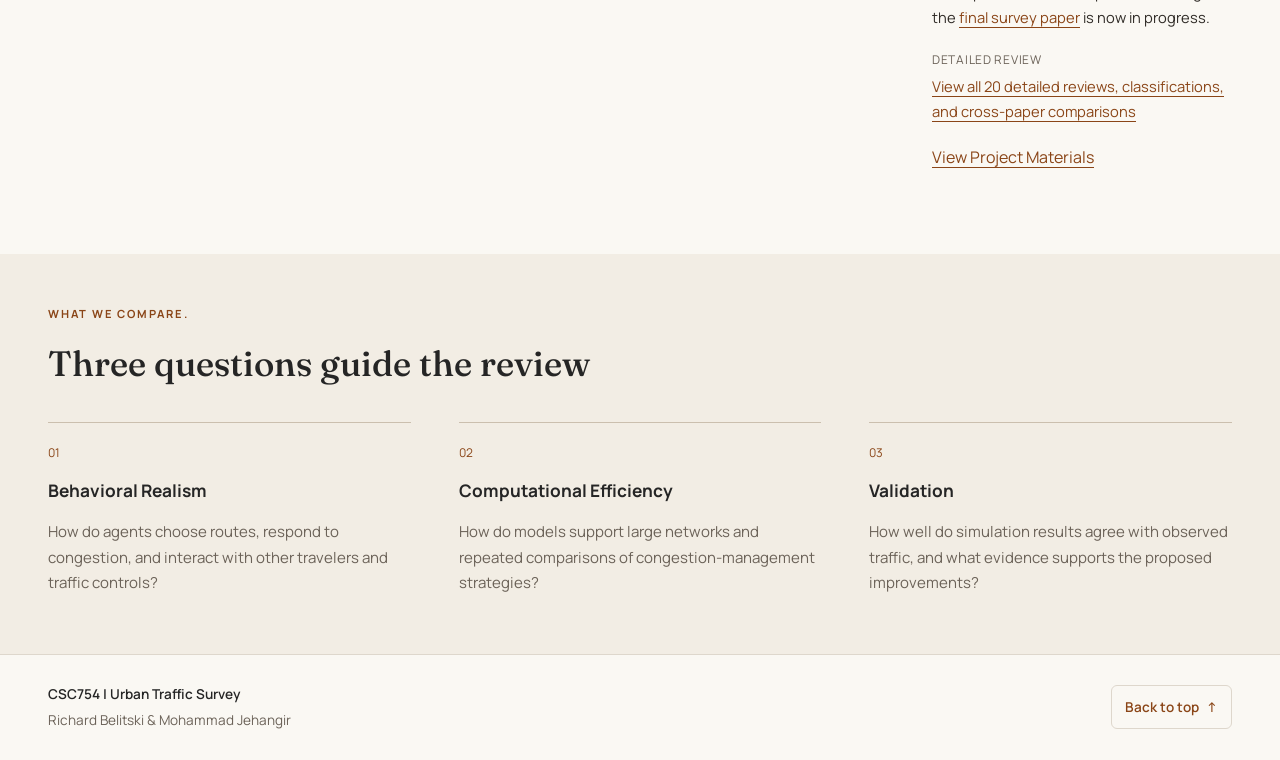
==== commit feb91021: "Added in the presentation slides, updated descriptions and word stylings, and minor edits" ====
--- a/index.html
+++ b/index.html
@@ -14,7 +14,7 @@
     <script src="script.js" defer></script>
 </head>
 <body id="top">
-    <a class="skip-link" href="#main">Skip to content.</a>
+    <a class="skip-link" href="#main">Skip to content</a>
     <header class="site-header">
         <div class="shell header-inner">
             <a class="brand" href="index.html" aria-label="Urban Traffic Survey Home">
@@ -60,11 +60,11 @@
                     </p>
                     <div class="hero-actions">
                         <a class="button light" href="bibliography.html">
-                            Explore the bibliography
+                            Explore the Bibliography
                             <span aria-hidden="true">→</span>
                         </a>
-                        <a class="button secondary" href="annotations.html">
-                            Read the annotations
+                        <a class="button secondary" href="presentation.html">
+                            View the Presentation Slides
                             <span aria-hidden="true">→</span>
                         </a>
                     </div>
@@ -114,8 +114,8 @@
                 <h2 id="description-heading">Description</h2>
 
                 <p class="content-updated">
-                    Content updated:
-                    <time datetime="2026-11-08">November 8, 2026</time>
+                    Content Updated:
+                    <time datetime="2026-11-15">November 15, 2026</time>
                 </p>
 
                 <p>
@@ -163,10 +163,10 @@
                 </p>
             </section>
             <aside class="project-details" aria-labelledby="at-a-glance">
-                <h2 id="at-a-glance">Project at a glance</h2>
+                <h2 id="at-a-glance">Project at a Glance</h2>
                 <dl>
                     <dt>Research Approach</dt>
-                    <dd>Agent-based Modeling and Simulation</dd>
+                    <dd>Agent-Based Modeling and Simulation</dd>
                     <dt>Application Focus</dt>
                     <dd>Understanding and Reducing Traffic Congestion</dd>
                     <dt>Motivating Case</dt>
@@ -177,7 +177,7 @@
                     <dd>Future Model Design in DEVSJAVA</dd>
                     <dt>Research Collection</dt>
                     <dd>
-                        <a href="bibliography.html">60 bibliography entries</a>
+                        <a href="bibliography.html">60 Bibliography Entries</a>
                     </dd>
                     <dt>Annotations</dt>
                     <dd>
@@ -188,16 +188,20 @@
                     </dd>
                     <dt>20-Paper Shortlist</dt>
                     <dd>
-                        4 foundational papers, 8 journal papers,
-                        6 conference papers, and 2 technical reports
+                        4 Foundational Papers, 8 Journal Papers,
+                        6 Conference Papers, and 2 Technical Reports
+                    </dd>
+                    <dt>Presentation</dt>
+                    <dd>
+                        <a href="presentation.html">
+                            View the 40-Slide Survey Presentation
+                        </a>
                     </dd>
                     <dt>Current Stage</dt>
                     <dd>
-                        <a href="presentation.html">
-                            Presentation slides prepared
-                        </a>
-                        and ready for delivery. The final survey paper
-                        is the next major deliverable.
+                        Class presentation completed. Drafting of the
+                        <a href="paper.html">final survey paper</a>
+                        is now in progress.
                     </dd>
 
                     <dt>Detailed Review</dt>
@@ -209,7 +213,7 @@
                     </dd>
                 </dl>
                 <p>
-                    <a href="materials.html">View project materials</a>
+                    <a href="materials.html">View Project Materials</a>
                 </p>
             </aside>
         </div>
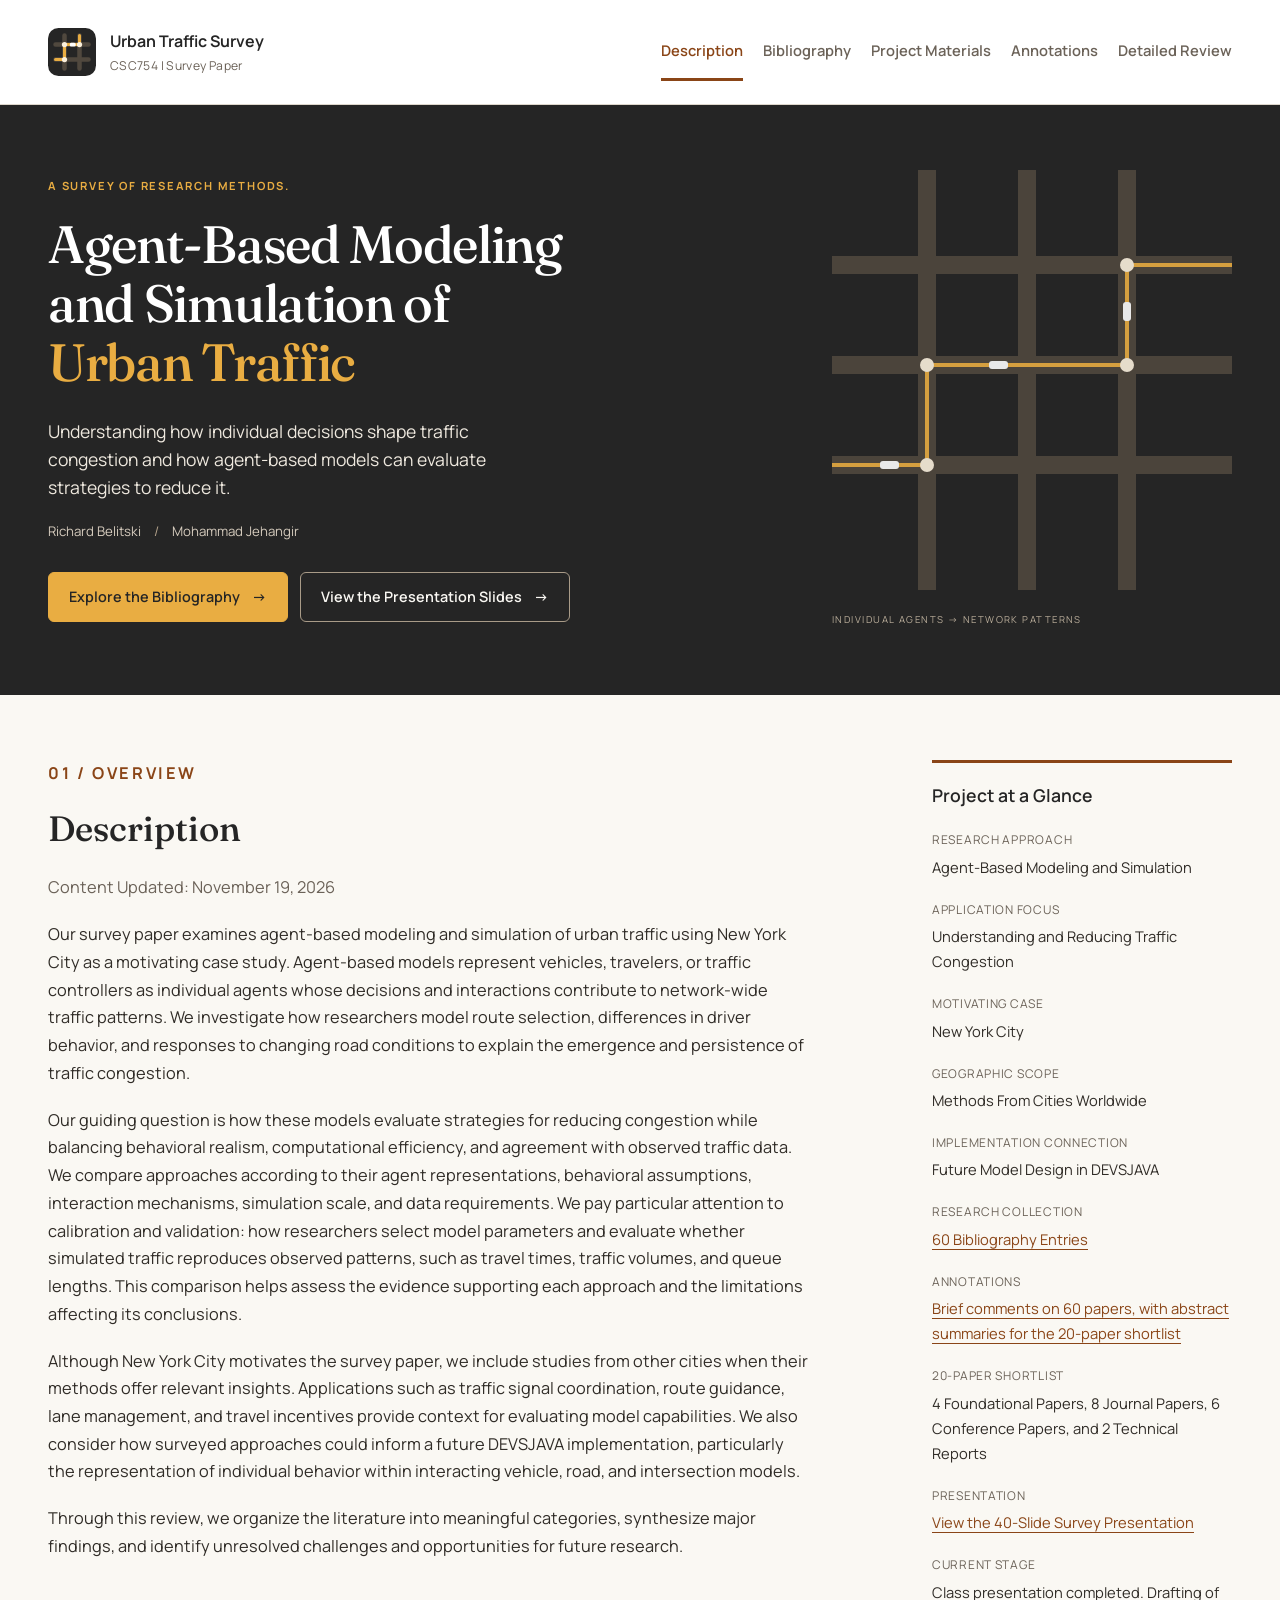
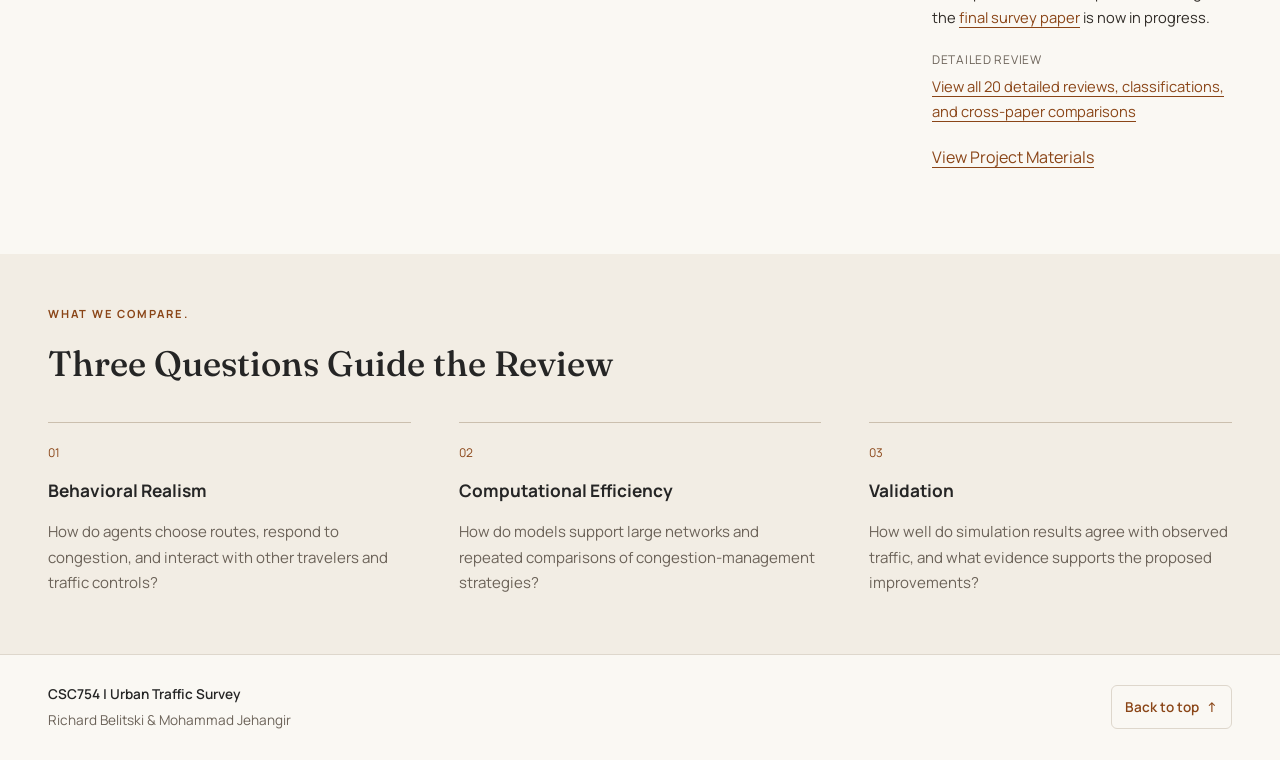
==== commit e798c664: "Added reference numbers, review sidebar, convenience features, and miscellaneous edits" ====
--- a/index.html
+++ b/index.html
@@ -115,7 +115,7 @@
 
                 <p class="content-updated">
                     Content Updated:
-                    <time datetime="2026-11-15">November 15, 2026</time>
+                    <time datetime="2026-11-19">November 19, 2026</time>
                 </p>
 
                 <p>
@@ -220,7 +220,7 @@
         <section class="focus-section">
             <div class="shell">
                 <p class="eyebrow">What we compare.</p>
-                <h2>Three questions guide the review</h2>
+                <h2>Three Questions Guide the Review</h2>
                 <div class="focus-grid">
                     <article>
                         <span class="index">01</span>
--- a/styles.css
+++ b/styles.css
@@ -3,7 +3,7 @@
     --navy: #252525;
     --ink: #302c27;
     --muted: #6b6258;
-    --teal: #8a4517;
+    --rust: #8a4517;
     --line: #ded7cc;
     --paper: #faf8f3;
     --wash: #f2ede4;
@@ -34,7 +34,7 @@
 }
 
 a {
-    color: var(--teal);
+    color: var(--rust);
     text-underline-offset: 4px;
 }
 
@@ -55,7 +55,7 @@
 input:focus-visible,
 select:focus-visible,
 summary:focus-visible {
-    outline: 3px solid #8a4517;
+    outline: 3px solid var(--rust);
     outline-offset: 4px;
 }
 
@@ -156,13 +156,13 @@
     letter-spacing: 0.03em;
 }
 
-nav {
+.site-header nav {
     display: flex;
     align-items: stretch;
     gap: 30px;
 }
 
-nav a {
+.site-header nav a {
     color: var(--muted);
     text-decoration: none;
     font-size: 0.92rem;
@@ -173,14 +173,15 @@
     border-bottom: 3px solid transparent;
 }
 
-nav a:hover {
+.site-header nav a:hover {
     color: var(--navy);
     border-bottom-color: #c9a46a;
 }
 
-nav a[aria-current="page"] {
-    color: var(--teal);
-    border-bottom-color: var(--teal);
+/* "page" marks the current page; "true" marks the parent section of a subpage. */
+.site-header nav a[aria-current] {
+    color: var(--rust);
+    border-bottom-color: var(--rust);
 }
 
 /* This is for the homepage introduction section. */
@@ -205,7 +206,7 @@
     letter-spacing: 0.16em;
     font-size: 0.7rem;
     font-weight: 700;
-    color: var(--teal);
+    color: var(--rust);
     margin-bottom: 20px;
 }
 
@@ -318,7 +319,7 @@
 }
 
 .project-details {
-    border-top: 3px solid var(--teal);
+    border-top: 3px solid var(--rust);
     align-self: start;
     padding-top: 22px;
 }
@@ -375,7 +376,7 @@
 
 .index {
     font-size: 0.75rem;
-    color: var(--teal);
+    color: var(--rust);
     display: block;
     margin-bottom: 18px;
 }
@@ -501,7 +502,7 @@
 .text-button {
     border: 0;
     background: transparent;
-    color: var(--teal);
+    color: var(--rust);
     text-decoration: underline;
     text-underline-offset: 3px;
     padding: 10px 0;
@@ -515,19 +516,14 @@
 
 .bibliography {
     margin: 0;
-    padding-left: 30px;
+    padding-left: 0;
+    list-style: none;
 }
 
 .bibliography > li {
-    padding: 27px 0 27px 12px;
+    padding: 27px 0;
     border-bottom: 1px solid var(--line);
     scroll-margin-top: 24px;
-}
-
-.bibliography > li::marker {
-    color: var(--teal);
-    font-size: 0.8rem;
-    font-weight: 600;
 }
 
 .reference p {
@@ -594,7 +590,7 @@
 }
 
 .collection-guide .eyebrow {
-    color: var(--teal);
+    color: var(--rust);
     font-size: 0.67rem;
 }
 
@@ -646,7 +642,7 @@
 
 summary::before {
     content: "+";
-    color: var(--teal);
+    color: var(--rust);
     font-size: 1.3rem;
     width: 16px;
 }
@@ -710,7 +706,7 @@
     width: 9px;
     height: 9px;
     border-radius: 50%;
-    background: var(--teal);
+    background: var(--rust);
 }
 
 .milestones li:last-child {
@@ -719,7 +715,7 @@
 
 .milestones time {
     display: block;
-    color: var(--teal);
+    color: var(--rust);
     font-size: 0.72rem;
     font-weight: 600;
     margin-bottom: 3px;
@@ -757,7 +753,7 @@
     height: 1.1rem;
     margin: 0;
     padding: 0;
-    accent-color: var(--teal);
+    accent-color: var(--rust);
 }
 
 .selection-link {
@@ -856,12 +852,12 @@
 
 .utility-button:hover {
     background: var(--wash);
-    border-color: var(--teal);
+    border-color: var(--rust);
 }
 
 /* This highlights a paper reached through a direct link. */
 .paper-annotation:target {
-    outline: 2px solid var(--teal);
+    outline: 2px solid var(--rust);
     outline-offset: 4px;
 }
 
@@ -909,7 +905,7 @@
 /* These are for highlighting the next research stage. */
 .milestones li.milestone-focus {
     padding: 1rem;
-    border: 1px solid var(--teal);
+    border: 1px solid var(--rust);
     border-radius: 8px;
     background: var(--paper);
 }
@@ -920,7 +916,7 @@
 
 .milestones li > .milestone-note {
     margin-top: 0.5rem;
-    color: var(--teal);
+    color: var(--rust);
     font-size: 0.8rem;
     font-weight: 600;
 }
@@ -1008,10 +1004,6 @@
         width: calc(100% - 48px);
     }
 
-    nav {
-        gap: 18px;
-    }
-
     .overview-layout {
         gap: 40px;
         grid-template-columns: minmax(0, 1fr) 250px;
@@ -1044,12 +1036,11 @@
         font-size: 0.98rem;
     }
 
-    nav {
-        gap: 12px;
+    .site-header nav {
         margin-top: 12px;
     }
 
-    nav a {
+    .site-header nav a {
         flex: 1;
         justify-content: center;
         text-align: center;
@@ -1186,14 +1177,6 @@
         font-size: 0.83rem;
     }
 
-    .bibliography {
-        padding-left: 24px;
-    }
-
-    .bibliography > li {
-        padding-left: 5px;
-    }
-
     .footer-inner {
         align-items: flex-start;
         font-size: 0.72rem;
@@ -1221,11 +1204,7 @@
         width: calc(100% - 32px);
     }
 
-    nav {
-        gap: 8px;
-    }
-
-    nav a {
+    .site-header nav a {
         font-size: 0.76rem;
     }
 
@@ -1325,7 +1304,7 @@
     padding: 0.5rem 0.85rem;
     border: 1px solid var(--line);
     border-radius: 6px;
-    color: var(--teal);
+    color: var(--rust);
     font-size: 0.85rem;
     font-weight: 600;
     text-decoration: none;
@@ -1333,7 +1312,7 @@
 
 .back-to-top:hover {
     background: var(--wash);
-    border-color: var(--teal);
+    border-color: var(--rust);
 }
 
 /* Smaller logo on mobile */
@@ -1401,7 +1380,7 @@
     }
 
     .bibliography > li {
-        padding: 12px 0 12px 6px;
+        padding: 12px 0;
     }
 
     .publication-link::after {
@@ -1485,4 +1464,998 @@
     .deliverable-summary {
         max-width: none;
     }
+}
+
+/* ========================================================================== */
+/* Bibliography page (moved from bibliography.html)                           */
+/* ========================================================================== */
+
+.acm-citation {
+    margin: 0;
+    font-size: 0.95rem;
+    line-height: 1.75;
+    overflow-wrap: anywhere;
+}
+
+.reference .selection-link {
+    margin: 0.65rem 0 0;
+    font-size: 0.9rem;
+    line-height: 1.5;
+}
+
+@media print {
+    .acm-citation {
+        font-size: 11pt;
+    }
+}
+
+/* ========================================================================== */
+/* Annotations page (moved from annotations.html)                             */
+/* ========================================================================== */
+
+.annotation-layout {
+    display: grid;
+    grid-template-columns: 14rem minmax(0, 1fr);
+    gap: clamp(1.5rem, 4vw, 3rem);
+    align-items: start;
+    padding-bottom: 4rem;
+}
+
+.annotation-navigation {
+    position: sticky;
+    top: 1.5rem;
+    padding: 1.25rem;
+    background: var(--wash);
+    border: 1px solid var(--line);
+    border-radius: 12px;
+}
+
+.annotation-navigation h2 {
+    margin: 0 0 1rem;
+    font-size: 1.25rem;
+    line-height: 1.4;
+}
+
+.annotation-navigation nav {
+    display: grid;
+    gap: 0.5rem;
+    margin: 0;
+}
+
+.annotation-navigation nav a {
+    display: block;
+    font-weight: 600;
+    text-decoration: none;
+    min-height: 0;
+    padding: 0.65rem 0.75rem;
+    border: 0;
+    border-radius: 6px;
+    color: var(--navy);
+    font-size: 0.95rem;
+    line-height: 1.5;
+    text-align: left;
+}
+
+.annotation-navigation nav a:hover {
+    background: #eee2d0;
+}
+
+.annotation-main {
+    width: 100%;
+    min-width: 0;
+    max-width: 78ch;
+}
+
+.annotation-intro,
+.paper-annotation {
+    padding: clamp(1rem, 2.5vw, 1.75rem);
+    margin-bottom: 1.5rem;
+    background: #fff;
+    border: 1px solid var(--line);
+    border-radius: 12px;
+    overflow-wrap: anywhere;
+}
+
+.annotation-group > h2 {
+    font-size: clamp(1.5rem, 2.5vw, 1.9rem);
+    line-height: 1.3;
+}
+
+.annotation-intro p,
+.paper-annotation p {
+    margin: 0 0 1rem;
+    line-height: 1.75;
+}
+
+.annotation-intro > :last-child,
+.paper-annotation > :last-child {
+    margin-bottom: 0;
+}
+
+.annotation-group {
+    margin-top: 2.5rem;
+    scroll-margin-top: 1.5rem;
+}
+
+.paper-annotation {
+    scroll-margin-top: 1.5rem;
+}
+
+.paper-annotation h3 {
+    margin: 0 0 1rem;
+    font-size: 1.3rem;
+    line-height: 1.45;
+}
+
+.annotation-citation {
+    color: var(--muted);
+    font-size: 0.9rem;
+}
+
+@media (max-width: 1000px) {
+    .annotation-layout {
+        grid-template-columns: 12rem minmax(0, 1fr);
+        gap: 1.5rem;
+    }
+}
+
+@media (max-width: 760px) {
+    .annotation-layout {
+        grid-template-columns: 1fr;
+    }
+
+    .annotation-navigation {
+        position: static;
+    }
+
+    .annotation-main {
+        max-width: none;
+    }
+
+    .paper-annotation h3 {
+        font-size: 1.15rem;
+    }
+}
+
+@media print {
+    .annotation-layout {
+        display: block;
+    }
+
+    .annotation-navigation {
+        display: none;
+    }
+
+    .annotation-main {
+        max-width: none;
+    }
+
+    .annotation-intro,
+    .paper-annotation {
+        padding: 0;
+        border: 0;
+    }
+
+    .paper-annotation h3 {
+        break-after: avoid;
+    }
+}
+
+/* ========================================================================== */
+/* Detailed review page (moved from review.html)                              */
+/* ========================================================================== */
+
+/* These are for the page layout. */
+.review-content {
+    padding-bottom: 4rem;
+}
+
+.review-overview,
+.review-comparison {
+    margin-bottom: 2.5rem;
+}
+
+.review-overview p {
+    max-width: 78ch;
+}
+
+.review-content h2 {
+    font-size: clamp(1.5rem, 2.5vw, 1.9rem);
+    line-height: 1.3;
+}
+
+.review-progress {
+    color: var(--muted);
+    font-size: 0.9rem;
+}
+
+/* Comparison table */
+.review-table-scroll {
+    overflow-x: auto;
+    border: 1px solid var(--line);
+    border-radius: 10px;
+    background: #fff;
+}
+
+.review-table-scroll:focus-visible {
+    outline: 3px solid var(--rust);
+    outline-offset: 4px;
+}
+
+.review-comparison-table {
+    width: 100%;
+    min-width: 44rem;
+    border-collapse: collapse;
+    font-size: 0.9rem;
+}
+
+.review-comparison-table th,
+.review-comparison-table td {
+    padding: 1rem;
+    border-bottom: 1px solid var(--line);
+    text-align: left;
+    vertical-align: top;
+    overflow-wrap: anywhere;
+}
+
+.review-comparison-table thead th {
+    background: var(--wash);
+    color: var(--ink);
+    font-weight: 600;
+}
+
+.review-comparison-table tbody th {
+    width: 29%;
+    font-weight: 600;
+}
+
+.review-comparison-table tbody:last-child tr:last-child th,
+.review-comparison-table tbody:last-child tr:last-child td {
+    border-bottom: 0;
+}
+
+/* These are for the research categories and detailed reviews. */
+.review-category {
+    scroll-margin-top: 1.5rem;
+}
+
+.review-category + .review-category {
+    margin-top: 3rem;
+}
+
+.review-category-description {
+    max-width: 78ch;
+    color: var(--muted);
+}
+
+.detailed-review {
+    padding: clamp(1rem, 3vw, 2rem);
+    border: 1px solid var(--line);
+    border-radius: 12px;
+    background: #fff;
+    scroll-margin-top: 1.5rem;
+    overflow-wrap: anywhere;
+}
+
+.detailed-review + .detailed-review {
+    margin-top: 2rem;
+}
+
+.detailed-review:target {
+    outline: 2px solid var(--rust);
+    outline-offset: 4px;
+}
+
+.review-paper-heading {
+    max-width: 78ch;
+    margin-bottom: 1.75rem;
+    padding-bottom: 1.25rem;
+    border-bottom: 1px solid var(--line);
+}
+
+.review-paper-heading h3 {
+    margin-bottom: 1rem;
+    font-size: clamp(1.2rem, 2vw, 1.45rem);
+    line-height: 1.4;
+}
+
+.review-citation {
+    color: var(--muted);
+    font-size: 0.9rem;
+}
+
+.review-paper-heading > :last-child {
+    margin-bottom: 0;
+}
+
+.review-text {
+    max-width: 78ch;
+}
+
+.review-text p {
+    margin-bottom: 1.4rem;
+    line-height: 1.8;
+}
+
+.review-text > :last-child {
+    margin-bottom: 0;
+}
+
+/* These are for the classification of each paper. */
+.review-classification {
+    margin-top: 2rem;
+    padding-top: 1.5rem;
+    border-top: 1px solid var(--line);
+}
+
+.review-classification h4 {
+    margin: 0 0 0.75rem;
+    color: var(--navy);
+    font-size: 1.1rem;
+    line-height: 1.4;
+}
+
+.review-classification-note {
+    max-width: 78ch;
+    color: var(--muted);
+    font-size: 0.9rem;
+}
+
+.review-classification-table {
+    width: 100%;
+    border-collapse: collapse;
+    font-size: 0.95rem;
+}
+
+.review-classification-table th,
+.review-classification-table td {
+    padding: 0.8rem;
+    border-bottom: 1px solid var(--line);
+    text-align: left;
+    vertical-align: top;
+    overflow-wrap: anywhere;
+}
+
+.review-classification-table th {
+    width: 30%;
+    background: var(--wash);
+    font-weight: 600;
+}
+
+.review-classification-table tr:last-child th,
+.review-classification-table tr:last-child td {
+    border-bottom: 0;
+}
+
+.review-toolbar {
+    display: flex;
+    flex-wrap: wrap;
+    align-items: center;
+    justify-content: space-between;
+    gap: 1rem;
+    margin: 1.25rem 0;
+}
+
+.review-toolbar .review-progress {
+    margin: 0;
+}
+
+.review-toolbar [hidden] {
+    display: none !important;
+}
+
+/* These are for navigating within the detailed review page. */
+.review-page-navigation {
+    margin-top: 1.75rem;
+    padding-top: 1.25rem;
+    border-top: 1px solid var(--line);
+}
+
+.review-page-navigation > p {
+    margin: 0 0 0.75rem;
+}
+
+.review-jump-links {
+    display: flex;
+    flex-wrap: wrap;
+    align-items: stretch;
+    justify-content: flex-start;
+    gap: 0.65rem;
+    width: 100%;
+}
+
+.review-jump-links a {
+    display: inline-flex;
+    font-weight: 600;
+    align-items: center;
+    justify-content: flex-start;
+    flex: 0 1 auto;
+    min-height: 44px;
+    max-width: 100%;
+    padding: 0.55rem 0.8rem;
+    border: 1px solid var(--line);
+    border-radius: 6px;
+    background: var(--paper);
+    color: var(--ink);
+    font-size: 0.9rem;
+    line-height: 1.5;
+    text-align: left;
+    text-decoration: none;
+    white-space: normal;
+    overflow-wrap: anywhere;
+}
+
+.review-jump-links a:hover {
+    background: var(--wash);
+    border-color: var(--rust);
+    color: var(--rust);
+}
+
+.review-jump-links a:focus-visible {
+    outline: 3px solid var(--rust);
+    outline-offset: 3px;
+}
+
+/* These are for the comparisons across the reviewed papers. */
+.review-findings {
+    margin-top: 3rem;
+    padding-top: 2rem;
+    border-top: 1px solid var(--line);
+    scroll-margin-top: 1.5rem;
+}
+
+.review-findings-intro {
+    max-width: 78ch;
+    margin-bottom: 1.5rem;
+    color: var(--muted);
+}
+
+.review-findings-grid {
+    display: grid;
+    grid-template-columns: minmax(0, 1fr);
+    gap: 1.5rem;
+    align-items: start;
+}
+
+.review-finding {
+    min-width: 0;
+    padding: clamp(1rem, 2.5vw, 1.75rem);
+    border: 1px solid var(--line);
+    border-radius: 12px;
+    background: #fff;
+    overflow-wrap: anywhere;
+}
+
+.review-finding h3 {
+    margin: 0 0 1.25rem;
+    padding-bottom: 0.85rem;
+    border-bottom: 1px solid var(--line);
+    font-size: clamp(1.15rem, 1.8vw, 1.35rem);
+    line-height: 1.4;
+    scroll-margin-top: 1.5rem;
+}
+
+.review-finding p {
+    margin: 0 0 1.25rem;
+    line-height: 1.8;
+}
+
+.review-finding > :last-child {
+    margin-bottom: 0;
+}
+
+.review-finding a {
+    color: var(--rust);
+    text-decoration: underline;
+    text-underline-offset: 0.18em;
+}
+
+.review-finding a:hover {
+    color: var(--ink);
+}
+
+.review-finding a:focus-visible {
+    outline: 2px solid var(--rust);
+    outline-offset: 3px;
+}
+
+@media (max-width: 760px) {
+    .review-content {
+        padding-bottom: 2.5rem;
+    }
+
+    .review-overview,
+    .review-comparison {
+        margin-bottom: 2rem;
+    }
+
+    .review-classification-table {
+        font-size: 0.88rem;
+    }
+
+    .review-classification-table th {
+        width: 36%;
+    }
+
+    .review-classification-table th,
+    .review-classification-table td {
+        padding: 0.65rem;
+    }
+}
+
+/* These are for placing classifications beside each review on wide screens. */
+@media screen and (min-width: 1100px) {
+    .detailed-review {
+        display: grid;
+        grid-template-columns: minmax(0, 1.8fr) minmax(18rem, 1fr);
+        gap: 2rem;
+        align-items: start;
+    }
+
+    .review-paper-heading {
+        grid-column: 1 / -1;
+        max-width: none;
+        margin-bottom: 0;
+    }
+
+    .review-text {
+        min-width: 0;
+        max-width: none;
+    }
+
+    .review-classification {
+        min-width: 0;
+        margin-top: 0;
+        padding: 0 0 0 1.5rem;
+        border-top: 0;
+        border-left: 1px solid var(--line);
+    }
+
+    .review-classification-table {
+        font-size: 0.88rem;
+    }
+
+    .review-classification-table th,
+    .review-classification-table td {
+        padding: 0.65rem;
+    }
+
+    .review-findings-grid {
+        grid-template-columns: repeat(2, minmax(0, 1fr));
+    }
+
+    .review-finding-wide {
+        grid-column: 1 / -1;
+    }
+
+    .review-finding-wide p {
+        max-width: none;
+    }
+}
+
+@media print {
+    .review-content {
+        max-width: none;
+        padding-bottom: 0;
+    }
+
+    .review-overview,
+    .review-comparison {
+        margin-bottom: 1.5rem;
+    }
+
+    .review-table-scroll {
+        overflow: visible;
+        border: 0;
+        border-radius: 0;
+    }
+
+    .review-comparison-table {
+        min-width: 0;
+        font-size: 9pt;
+    }
+
+    .review-comparison-table th,
+    .review-comparison-table td {
+        padding: 0.5rem;
+    }
+
+    .detailed-review {
+        padding: 0;
+        border: 0;
+        border-radius: 0;
+    }
+
+    .detailed-review:target {
+        outline: none;
+    }
+
+    .review-paper-heading,
+    .review-text,
+    .review-overview p {
+        max-width: none;
+    }
+
+    .review-content h2,
+    .review-content h3,
+    .review-content h4 {
+        break-after: avoid;
+    }
+
+    .review-text p {
+        orphans: 3;
+        widows: 3;
+    }
+
+    .review-comparison-table tr,
+    .review-classification-table tr {
+        break-inside: avoid;
+    }
+
+    .review-toolbar {
+        display: none !important;
+    }
+
+    .review-page-navigation {
+        display: none;
+    }
+
+    .review-findings {
+        margin-top: 1.5rem;
+        padding-top: 1rem;
+    }
+
+    .review-findings-intro,
+    .review-finding-wide p {
+        max-width: none;
+    }
+
+    .review-findings-grid {
+        display: block;
+    }
+
+    .review-finding {
+        margin-bottom: 1.5rem;
+        padding: 0;
+        border: 0;
+        border-radius: 0;
+        background: transparent;
+        break-inside: auto;
+    }
+
+    .review-finding h3 {
+        break-after: avoid;
+    }
+
+    .review-finding p {
+        orphans: 3;
+        widows: 3;
+    }
+
+    .review-finding a {
+        color: inherit;
+    }
+}
+
+/* ========================================================================== */
+/* Reference numbers, grouped comparison table, and review contents sidebar   */
+/* ========================================================================== */
+
+/* Reference numbers shared by the bibliography, annotations, and reviews. */
+.ref-number {
+    color: var(--rust);
+    font-weight: 700;
+    font-variant-numeric: tabular-nums;
+    white-space: nowrap;
+}
+
+.acm-citation .ref-number,
+h3 > .ref-number {
+    margin-right: 0.35rem;
+}
+
+/* Comparison table: category group rows. */
+.review-comparison-table .table-group-row th {
+    width: auto;
+    padding-top: 1.25rem;
+    background: var(--paper);
+    font-family: "Fraunces", Georgia, serif;
+    font-size: 1.02rem;
+    font-weight: 500;
+}
+
+.table-group-row a {
+    color: var(--navy);
+}
+
+.table-group-count {
+    margin-left: 0.5rem;
+    color: var(--muted);
+    font-family: "Manrope", Arial, sans-serif;
+    font-size: 0.8rem;
+    font-weight: 600;
+}
+
+/* Review page: "Back to contents" links and the sticky contents sidebar. */
+.review-sidebar {
+    display: none;
+}
+
+.review-back-link {
+    margin: 1.5rem 0 0;
+    font-size: 0.9rem;
+}
+
+.review-sidebar h2 {
+    margin: 0 0 0.75rem;
+    font-size: 1.15rem;
+    line-height: 1.4;
+}
+
+.review-contents-list,
+.review-contents-list ol {
+    margin: 0;
+    padding: 0;
+    list-style: none;
+}
+
+.review-contents-list > li + li {
+    margin-top: 0.3rem;
+}
+
+.review-contents-list ol {
+    margin: 0.2rem 0 0.4rem 0.55rem;
+    padding-left: 0.55rem;
+    border-left: 1px solid var(--line);
+}
+
+.review-contents-list a {
+    display: block;
+    padding: 0.3rem 0.5rem;
+    border-radius: 6px;
+    color: var(--navy);
+    font-size: 0.9rem;
+    line-height: 1.4;
+    text-decoration: none;
+}
+
+.review-contents-list > li > a {
+    font-weight: 600;
+}
+
+.review-contents-list ol a {
+    color: var(--ink);
+    font-size: 0.85rem;
+}
+
+.review-contents-list a:hover {
+    background: #eee2d0;
+}
+
+.review-contents-list .ref-number {
+    font-size: 0.8rem;
+}
+
+@media screen and (min-width: 1100px) {
+    .detailed-review > .review-back-link {
+        grid-column: 1 / -1;
+        margin: 0;
+    }
+}
+
+@media screen and (min-width: 1280px) {
+    .review-content {
+        display: grid;
+        grid-template-columns: 13.5rem minmax(0, 1fr);
+        column-gap: 2.5rem;
+        align-items: start;
+    }
+
+    .review-content > * {
+        grid-column: 2;
+    }
+
+    .review-content > .review-overview {
+        grid-column: 1 / -1;
+    }
+
+    /* Spans every row below the overview so it stays visible while scrolling. */
+    .review-content > .review-sidebar {
+        display: block;
+        grid-column: 1;
+        grid-row: 2 / span 20;
+        position: sticky;
+        top: 1.5rem;
+        max-height: calc(100vh - 3rem);
+        overflow-y: auto;
+        padding: 1.25rem 1rem;
+        border: 1px solid var(--line);
+        border-radius: 12px;
+        background: var(--wash);
+    }
+
+    .review-page-navigation,
+    .review-back-link {
+        display: none;
+    }
+
+    /* Give the classification column more room beside the sidebar. */
+    .detailed-review {
+        grid-template-columns: minmax(0, 1.6fr) minmax(19rem, 1fr);
+    }
+
+    .review-classification-table th {
+        width: 38%;
+        overflow-wrap: normal;
+        hyphens: auto;
+    }
+}
+
+@media print {
+    .review-sidebar,
+    .review-back-link {
+        display: none !important;
+    }
+
+    .review-content {
+        display: block;
+    }
+}
+
+/* ============================================================================= */
+/* Copy buttons, search highlights, shortcuts, floating top link, paper progress */
+/* ============================================================================= */
+
+/* Text that is read by screen readers but not shown. */
+.visually-hidden {
+    position: absolute !important;
+    width: 1px;
+    height: 1px;
+    margin: -1px;
+    padding: 0;
+    overflow: hidden;
+    clip: rect(0 0 0 0);
+    white-space: nowrap;
+    border: 0;
+}
+
+/* Search matches inside the bibliography and annotations. */
+mark.search-hit {
+    padding: 0 0.05em;
+    border-radius: 2px;
+    background: #f8dc95;
+    color: inherit;
+}
+
+/* Buttons beside the result count on the bibliography page. */
+.results-actions {
+    display: flex;
+    flex-wrap: wrap;
+    gap: 0.5rem;
+}
+
+/* "Copy citation" and "Copy link" buttons. */
+.copy-button {
+    min-height: 32px;
+    padding: 0.3rem 0;
+    border: 0;
+    background: transparent;
+    color: var(--rust);
+    font-size: 0.85rem;
+    font-weight: 600;
+    text-decoration: underline;
+    text-underline-offset: 3px;
+}
+
+.copy-button:hover {
+    text-decoration-thickness: 2px;
+}
+
+.reference > p:last-child .copy-button {
+    margin-left: 0.85rem;
+}
+
+.reference .selection-link .copy-button {
+    margin-left: 0;
+}
+
+.heading-row {
+    display: flex;
+    align-items: flex-start;
+    justify-content: space-between;
+    gap: 1rem;
+}
+
+.heading-row > h3 {
+    flex: 1;
+    min-width: 0;
+}
+
+.heading-row > .copy-button {
+    flex: none;
+    margin-top: 0.1rem;
+    color: var(--muted);
+}
+
+.heading-row > .copy-button:hover {
+    color: var(--rust);
+}
+
+/* "Discussed in the cross-paper findings" note at the end of each review. */
+.review-text > .review-discussed {
+    padding-top: 1rem;
+    border-top: 1px solid var(--line);
+    color: var(--muted);
+    font-size: 0.92rem;
+    line-height: 1.7;
+}
+
+/* Floating "Top" link, shown only on smaller screens after scrolling. */
+.floating-top {
+    display: none;
+}
+
+@media (max-width: 1279px) {
+    .floating-top {
+        position: fixed;
+        right: 16px;
+        bottom: 16px;
+        z-index: 20;
+        display: inline-flex;
+        align-items: center;
+        gap: 0.35rem;
+        min-height: 44px;
+        padding: 0.5rem 0.95rem;
+        border: 1px solid var(--line);
+        border-radius: 999px;
+        background: #fff;
+        box-shadow: 0 2px 10px rgba(37, 37, 37, 0.15);
+        color: var(--rust);
+        font-size: 0.85rem;
+        font-weight: 600;
+        text-decoration: none;
+    }
+}
+
+/* Section progress on the final-paper page. */
+.section-progress li {
+    padding-left: 0.25rem;
+}
+
+.section-status {
+    display: inline-block;
+    margin-right: 0.5rem;
+    padding: 0.05rem 0.55rem;
+    border: 1px solid var(--line);
+    border-radius: 999px;
+    background: var(--wash);
+    color: var(--ink);
+    font-size: 0.7rem;
+    font-weight: 700;
+    letter-spacing: 0.05em;
+    text-transform: uppercase;
+    vertical-align: 0.1em;
+    white-space: nowrap;
+}
+
+.section-status[data-status="drafted"] {
+    background: #e3efe6;
+    border-color: #9cc3a6;
+}
+
+.section-status[data-status="in-progress"] {
+    background: #fbf0d9;
+    border-color: #e2c27c;
+}
+
+@media print {
+    .copy-button,
+    .results-actions,
+    .floating-top {
+        display: none !important;
+    }
+
+    mark.search-hit {
+        background: none;
+    }
 }
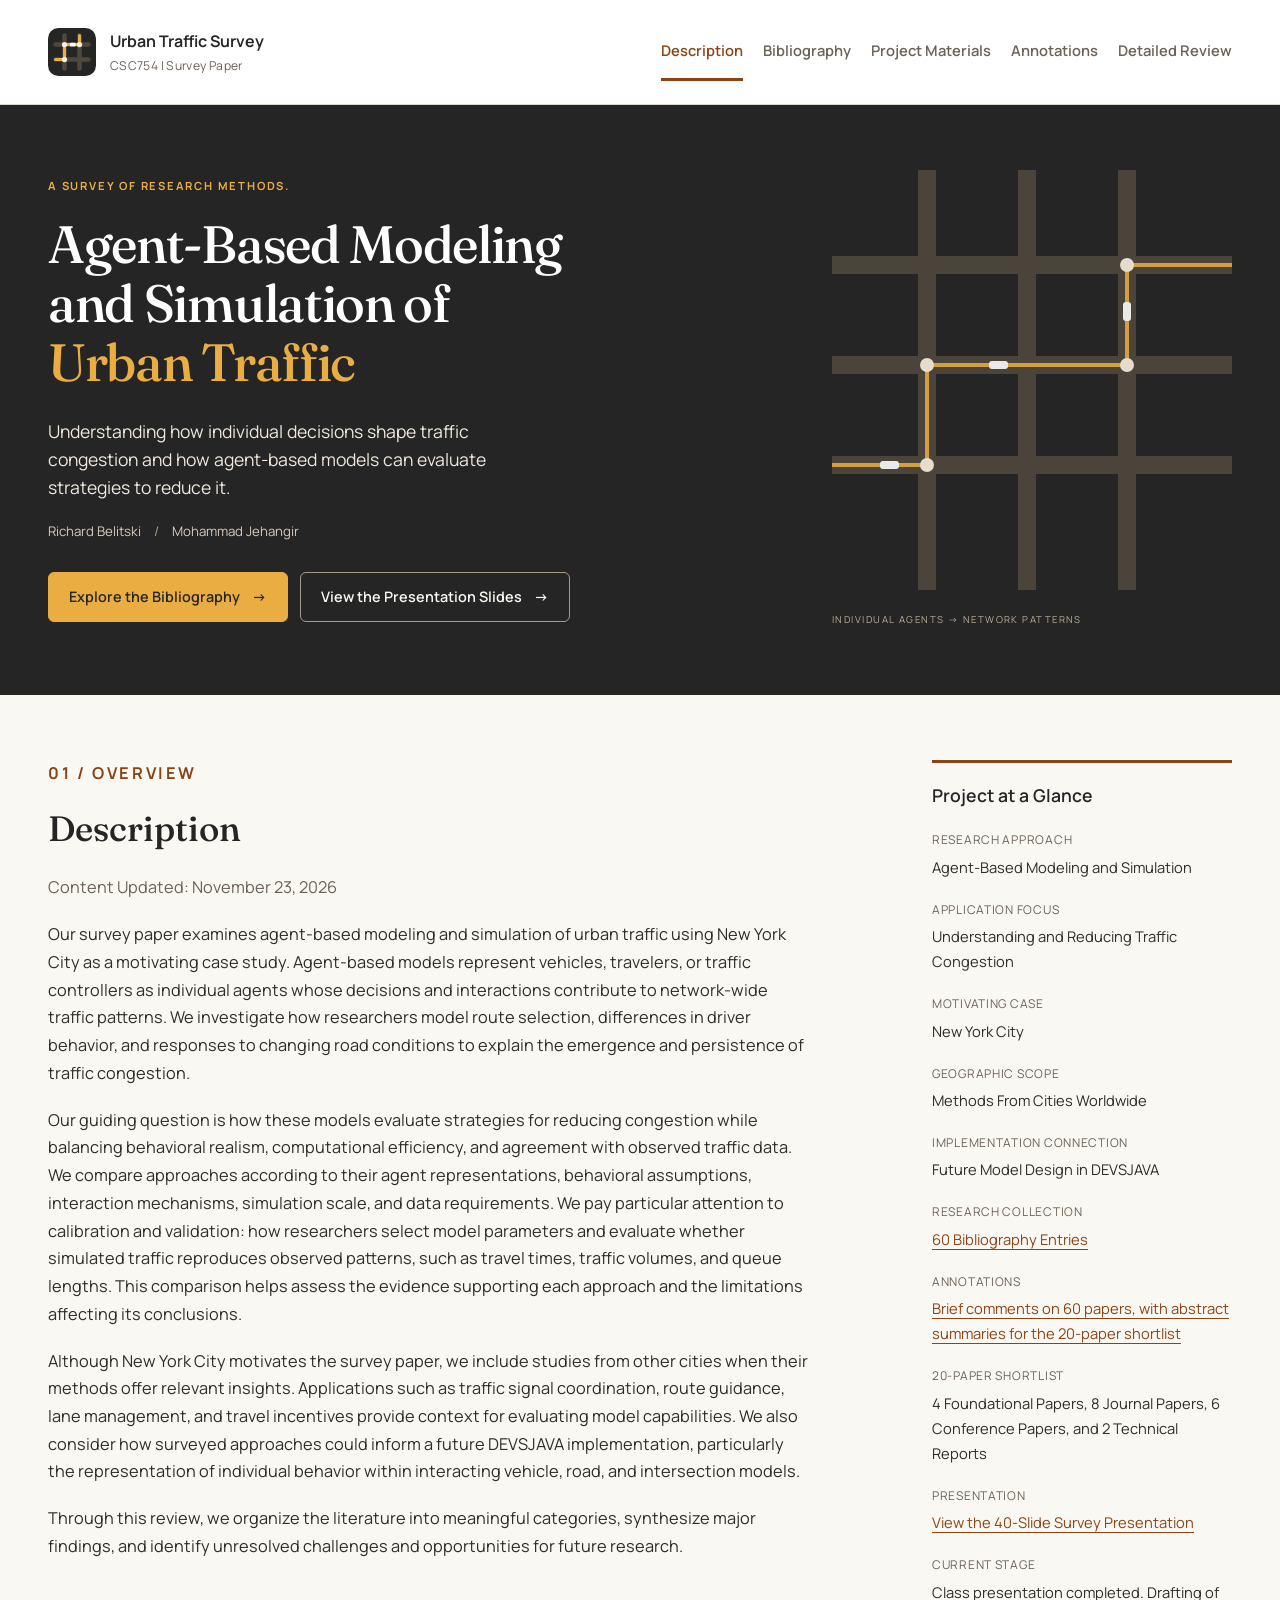
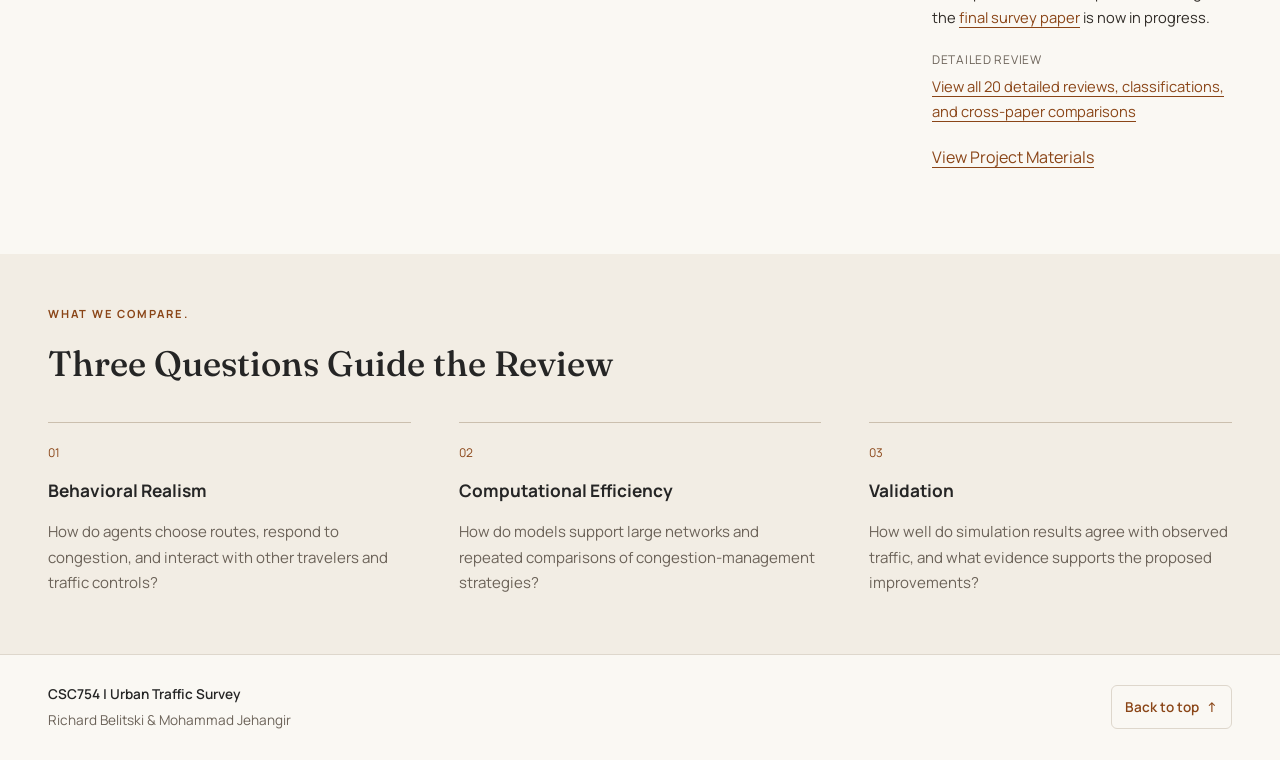
==== commit a59c16ca: "Marked Section 3 drafted and updated progress dates" ====
--- a/index.html
+++ b/index.html
@@ -115,7 +115,7 @@
 
                 <p class="content-updated">
                     Content Updated:
-                    <time datetime="2026-11-19">November 19, 2026</time>
+                    <time datetime="2026-11-23">November 23, 2026</time>
                 </p>
 
                 <p>
